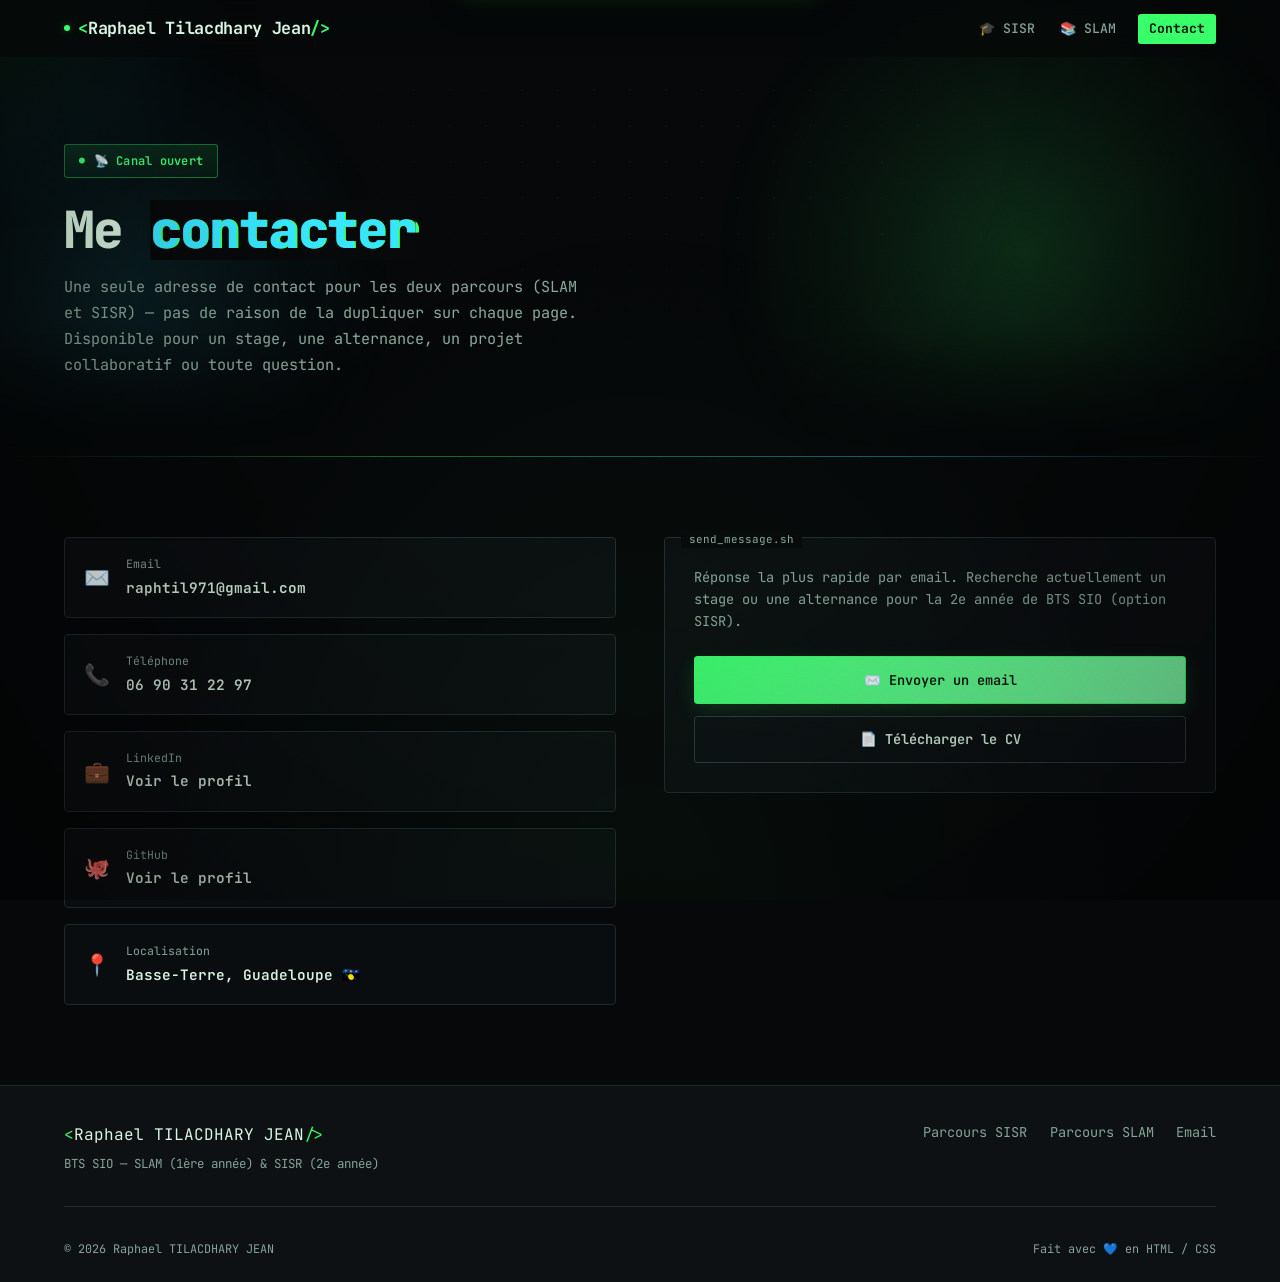
==== contact/index.html @ 744fd6d4 "Portfolio BTS SIO : site deux parcours SLAM/SISR Serveur Python sans dépendance, visualiseur de fich" ====
<!DOCTYPE html>
<html lang="fr">
<head>
  <meta charset="UTF-8" />
  <meta name="viewport" content="width=device-width, initial-scale=1.0" />
  <meta name="description" content="Contact — Raphael TILACDHARY JEAN, étudiant BTS SIO" />
  <title>Contact — Raphael TILACDHARY JEAN</title>
  <link rel="icon" href="data:image/svg+xml,%3Csvg xmlns='http://www.w3.org/2000/svg' viewBox='0 0 100 100'%3E%3Crect width='100' height='100' rx='18' fill='%23060809'/%3E%3Ctext x='50' y='68' font-family='monospace' font-size='58' font-weight='700' fill='%2339ff6a' text-anchor='middle'%3E%3E_%3C/text%3E%3C/svg%3E" />
  <link rel="stylesheet" href="../css/style.css" />
</head>
<body data-page="contact">

  <!-- Fond animé (pluie de caractères) — voir js/effects.js -->
  <canvas id="matrixCanvas"></canvas>

  <!-- Séquence de démarrage façon terminal, une fois par session -->
  <div id="bootScreen">
    <div class="boot-box"></div>
    <button class="boot-skip" type="button">passer ⏭</button>
  </div>

  <!-- Panneau de transition entre pages — voir js/effects.js -->
  <div id="pageTransition">
    <span class="pt-text">chargement…</span>
  </div>

  <!-- Bannière de rechargement automatique — voir js/effects.js -->
  <div id="updateBanner">
    <span class="spin"></span>
    <span>Mise à jour détectée — rechargement…</span>
  </div>

  <!-- Barre de progression de lecture (scroll) -->
  <div id="progress-bar"></div>

  <!-- ============================
       NAVIGATION
  ============================= -->
  <nav id="navbar">
    <div class="nav-container">
      <a href="../sisr/" class="nav-logo">
        <span class="bracket">&lt;</span>Raphael Tilacdhary Jean<span class="bracket">/&gt;</span>
      </a>
      <button class="nav-toggle" id="navToggle" aria-label="Menu">
        <span></span><span></span><span></span>
      </button>
      <ul class="nav-links" id="navLinks">
        <li><a href="../sisr/" class="nav-link" title="Parcours 2e année (SISR)">🎓 SISR</a></li>
        <li><a href="../slam/" class="nav-link" title="Parcours 1ère année (SLAM)">📚 SLAM</a></li>
        <li><a href="#" class="nav-link nav-cta active">Contact</a></li>
      </ul>
    </div>
  </nav>

  <!-- ============================
       EN-TÊTE
  ============================= -->
  <section id="contact-hero" class="hero" style="min-height:auto; padding:9rem 0 3rem;">
    <div class="hero-bg">
      <div class="hero-dots"></div>
      <div class="hero-glow"></div>
    </div>
    <div class="container">
      <div class="hero-text" data-animate style="padding:0;">
        <span class="hero-badge">📡 Canal ouvert</span>
        <h1>Me <span class="gradient-text">contacter</span></h1>
        <p class="hero-desc">
          Une seule adresse de contact pour les deux parcours (SLAM et SISR) — pas de raison
          de la dupliquer sur chaque page. Disponible pour un stage, une alternance,
          un projet collaboratif ou toute question.
        </p>
      </div>
    </div>
  </section>

  <!-- ============================
       CONTACT
  ============================= -->
  <section class="section">
    <div class="container">
      <div class="contact-grid">
        <div class="contact-info" data-animate>
          <div class="contact-item">
            <div class="ci-icon">✉️</div>
            <div>
              <span class="ci-label">Email</span>
              <a href="mailto:raphtil971@gmail.com" class="ci-value">raphtil971@gmail.com</a>
            </div>
          </div>
          <div class="contact-item">
            <div class="ci-icon">📞</div>
            <div>
              <span class="ci-label">Téléphone</span>
              <a href="tel:+590690312297" class="ci-value">06 90 31 22 97</a>
            </div>
          </div>
          <div class="contact-item">
            <div class="ci-icon">💼</div>
            <div>
              <span class="ci-label">LinkedIn</span>
              <a href="https://www.linkedin.com/in/rapha%C3%ABl-tilacdhary-jean-5a16b4389/" class="ci-value" target="_blank" rel="noopener">Voir le profil</a>
            </div>
          </div>
          <div class="contact-item">
            <div class="ci-icon">🐙</div>
            <div>
              <span class="ci-label">GitHub</span>
              <a href="https://github.com/raphaeltilacdhary-jean-dot" class="ci-value" target="_blank" rel="noopener">Voir le profil</a>
            </div>
          </div>
          <div class="contact-item">
            <div class="ci-icon">📍</div>
            <div>
              <span class="ci-label">Localisation</span>
              <span class="ci-value">Basse-Terre, Guadeloupe 🇬🇵</span>
            </div>
          </div>
        </div>

        <div class="contact-actions" data-animate data-delay="150">
          <p class="contact-note">
            Réponse la plus rapide par email. Recherche actuellement un stage ou une
            alternance pour la 2e année de BTS SIO (option SISR).
          </p>
          <a href="mailto:raphtil971@gmail.com?subject=Contact Portfolio BTS SIO" class="btn btn-primary btn-block">
            ✉️ Envoyer un email
          </a>
          <a href="../files/CV_Raphael_TILACDHARY-JEAN.docx" download class="btn btn-outline btn-block">
            📄 Télécharger le CV
          </a>
        </div>
      </div>
    </div>
  </section>

  <!-- ============================
       FOOTER
  ============================= -->
  <footer class="footer">
    <div class="container">
      <div class="footer-top">
        <div class="footer-brand">
          <span class="bracket">&lt;</span>Raphael TILACDHARY JEAN<span class="bracket">/&gt;</span>
          <p>BTS SIO — SLAM (1ère année) &amp; SISR (2e année)</p>
        </div>
        <nav class="footer-nav">
          <a href="../sisr/">Parcours SISR</a>
          <a href="../slam/">Parcours SLAM</a>
          <a href="mailto:raphtil971@gmail.com">Email</a>
        </nav>
      </div>
      <div class="footer-bottom">
        <span>© 2026 Raphael TILACDHARY JEAN</span>
        <span>Fait avec 💙 en HTML / CSS</span>
      </div>
    </div>
  </footer>

  <!-- Bouton retour en haut -->
  <button id="toTop" aria-label="Retour en haut">
    <svg width="20" height="20" viewBox="0 0 24 24" fill="none" stroke="currentColor" stroke-width="2.5">
      <polyline points="18 15 12 9 6 15"/>
    </svg>
  </button>

  <script src="../js/script.js"></script>
  <script src="../js/effects.js"></script>
</body>
</html>
---- css/style.css ----
/* =====================================================================
   PORTFOLIO BTS SIO — Raphael TILACDHARY JEAN
   style.css — Refonte complète : identité "terminal hacker"
   Partagé par les deux pages (racine = SISR, /slam/ = SLAM).

   Sommaire
   01. Polices & tokens
   02. Reset & base
   03. Scrollbar / sélection / focus
   04. Fond Matrix + overlay CRT
   05. Séquence de boot
   06. Navigation
   07. Boutons
   08. Hero
   09. Sections communes
   10. À propos
   11. Compétences
   12. Projets
   13. Modal visualiseur de code
   14. Panneau de configuration
   15. Toast
   16. Référentiel BTS SIO
   17. Cybersécurité
   18. Contact
   19. Footer
   20. Bouton retour en haut / bouton admin
   21. Media queries (responsive)
   22. Accessibilité (reduced motion)
   ===================================================================== */

/* =====================================================================
   01. POLICES & TOKENS
   ===================================================================== */
@import url('https://fonts.googleapis.com/css2?family=JetBrains+Mono:ital,wght@0,100..800;1,100..800&display=swap');

:root {
  /* ── Couleurs de base — presque noir, plus de gris-bleu GitHub ── */
  --bg:          #060809;
  --bg-2:        #0a0d0f;
  --surface:     #0d1114;
  --surface-2:   #12171a;
  --surface-3:   #171d21;
  --border:      #1f2a2e;
  --border-2:    #2a383e;

  /* ── Accents néon — vert phosphore comme couleur signature,
     cyan et magenta en soutien pour ne pas être mono-ton ── */
  --neon:        #39ff6a;
  --neon-dim:    #1f8f42;
  --neon-glow:   rgba(57, 255, 106, 0.35);
  --cyan:        #34e5ff;
  --cyan-glow:   rgba(52, 229, 255, 0.3);
  --magenta:     #ff3fd8;
  --amber:       #ffb42e;
  --danger:      #ff4b5c;

  /* Alias conservés pour compat (thème injecté par config.json) */
  --primary:     var(--neon);
  --primary-h:   #6dffa0;
  --accent:      var(--cyan);
  --warn:        var(--amber);
  --text:        #d9f5e2;
  --muted:       #86a396;
  --gradient:    linear-gradient(135deg, var(--neon) 0%, var(--cyan) 100%);

  /* ── Typo ── */
  --font:        'JetBrains Mono', ui-monospace, 'Fira Code', Consolas, monospace;
  --mono:        var(--font);

  /* ── Échelle d'espacement ── */
  --sp-1: 0.25rem; --sp-2: 0.5rem; --sp-3: 0.75rem; --sp-4: 1rem;
  --sp-5: 1.5rem;  --sp-6: 2rem;   --sp-7: 3rem;    --sp-8: 5rem;

  /* ── Forme ── */
  --radius:      4px;
  --radius-sm:   3px;
  --radius-lg:   6px;

  /* ── Ombres / lueurs ── */
  --shadow:      0 8px 32px rgba(0,0,0,0.55);
  --glow:        0 0 24px var(--neon-glow);
  --glow-cyan:   0 0 24px var(--cyan-glow);

  --trans:       0.18s cubic-bezier(.4,0,.2,1);
  --trans-slow:  0.4s cubic-bezier(.4,0,.2,1);
}

/* =====================================================================
   02. RESET & BASE
   ===================================================================== */
*, *::before, *::after { box-sizing: border-box; margin: 0; padding: 0; }
html { scroll-behavior: smooth; font-size: 16px; }
body {
  font-family: var(--font);
  background: var(--bg);
  color: var(--text);
  line-height: 1.7;
  overflow-x: hidden;
  position: relative;
}
a { color: var(--neon); text-decoration: none; transition: color var(--trans); }
a:hover { color: var(--primary-h); }
img { max-width: 100%; display: block; }
ul { list-style: none; }
strong { color: #fff; font-weight: 700; }
h1, h2, h3, h4 { font-family: var(--font); letter-spacing: -0.02em; }

/* =====================================================================
   03. SCROLLBAR / SÉLECTION / FOCUS
   ===================================================================== */
::selection { background: var(--neon); color: #04140a; }
::-webkit-scrollbar { width: 10px; height: 10px; }
::-webkit-scrollbar-track { background: var(--bg); }
::-webkit-scrollbar-thumb { background: var(--border-2); border-radius: 99px; border: 2px solid var(--bg); }
::-webkit-scrollbar-thumb:hover { background: var(--neon-dim); }
html { scrollbar-color: var(--border-2) var(--bg); scrollbar-width: thin; }

:focus-visible {
  outline: 2px solid var(--neon);
  outline-offset: 2px;
}

/* ── Barre de progression de lecture ── */
#progress-bar {
  position: fixed;
  top: 0; left: 0;
  width: 0%;
  height: 2px;
  background: var(--neon);
  box-shadow: 0 0 8px var(--neon-glow);
  z-index: 9999;
  transition: width 0.1s linear;
}

.container {
  max-width: 1200px;
  margin: 0 auto;
  padding: 0 1.5rem;
  position: relative;
  z-index: 1;
}

/* =====================================================================
   04. FOND MATRIX + OVERLAY CRT
   ===================================================================== */
#matrixCanvas {
  position: fixed;
  inset: 0;
  width: 100%;
  height: 100%;
  z-index: 0;
  opacity: 0.16;
  pointer-events: none;
}

/* Balayage CRT — lignes de scan très discrètes sur toute la page */
body::before {
  content: '';
  position: fixed;
  inset: 0;
  z-index: 50;
  pointer-events: none;
  background: repeating-linear-gradient(
    to bottom,
    rgba(255,255,255,0.012) 0px,
    rgba(255,255,255,0.012) 1px,
    transparent 1px,
    transparent 3px
  );
  mix-blend-mode: overlay;
}

/* Vignette douce pour resserrer le regard vers le centre */
body::after {
  content: '';
  position: fixed;
  inset: 0;
  z-index: 50;
  pointer-events: none;
  background: radial-gradient(ellipse at 50% 0%, transparent 45%, rgba(0,0,0,0.55) 130%);
}

/* =====================================================================
   05. SÉQUENCE DE BOOT
   ===================================================================== */
#bootScreen {
  position: fixed;
  inset: 0;
  z-index: 10000;
  background: #030404;
  display: flex;
  align-items: center;
  justify-content: center;
  padding: 2rem;
  transition: opacity 0.5s ease, visibility 0.5s ease;
}
#bootScreen.hidden { opacity: 0; visibility: hidden; pointer-events: none; }
.boot-box {
  width: 100%;
  max-width: 620px;
  font-size: 0.9rem;
  line-height: 1.9;
}
.boot-line {
  color: var(--muted);
  white-space: pre-wrap;
  opacity: 0;
  animation: bootIn 0.25s ease forwards;
}
.boot-line .ok    { color: var(--neon); font-weight: 700; }
.boot-line .path  { color: var(--cyan); }
.boot-line.prompt { color: var(--text); }
.boot-line.prompt::before { content: '❯ '; color: var(--neon); }
@keyframes bootIn { to { opacity: 1; } }
.boot-cursor {
  display: inline-block;
  width: 8px; height: 1em;
  background: var(--neon);
  vertical-align: text-bottom;
  animation: blink 1s steps(1) infinite;
  margin-left: 2px;
}
.boot-skip {
  position: fixed;
  bottom: 1.5rem; right: 1.5rem;
  color: var(--muted);
  font-size: 0.75rem;
  border: 1px solid var(--border-2);
  padding: 0.4rem 0.85rem;
  border-radius: var(--radius-sm);
  cursor: pointer;
  background: transparent;
  font-family: var(--font);
  transition: all var(--trans);
}
.boot-skip:hover { color: var(--neon); border-color: var(--neon); }
@keyframes blink { 0%,49%{opacity:1} 50%,100%{opacity:0} }

/* =====================================================================
   05bis. TRANSITION ENTRE PAGES (SISR ↔ SLAM)
   Panneau plein écran, couvrant par défaut (pour ne jamais laisser voir
   un flash de page brute au chargement), qui se retire en glissant vers
   la droite à l'arrivée sur une page, et revient en sens inverse juste
   avant de quitter la page (voir js/effects.js : initPageTransitions).
   ===================================================================== */
#pageTransition {
  position: fixed;
  inset: 0;
  z-index: 10001;
  background: var(--bg);
  display: flex;
  align-items: center;
  justify-content: center;
  transform: translateX(0);
  transition: transform 0.5s cubic-bezier(.76,0,.24,1);
}
#pageTransition::after {
  content: '';
  position: absolute;
  top: 0; right: -2px; bottom: 0;
  width: 2px;
  background: var(--neon);
  box-shadow: 0 0 24px var(--neon-glow);
}
#pageTransition.leaving { transform: translateX(101%); }
#pageTransition.hidden  { display: none; }
.pt-text {
  font-family: var(--font);
  color: var(--neon);
  font-size: 0.82rem;
  display: flex;
  align-items: center;
  gap: 0.65rem;
  letter-spacing: 0.02em;
}
.pt-text::before {
  content: '';
  width: 8px; height: 8px;
  border-radius: 50%;
  background: var(--neon);
  box-shadow: 0 0 10px var(--neon-glow);
  animation: dotPulse 0.8s ease-in-out infinite;
}

/* ── Curseur lumineux (desktop uniquement, ajouté par effects.js) ── */
#cursorGlow {
  position: fixed;
  top: 0; left: 0;
  width: 460px; height: 460px;
  margin-left: -230px; margin-top: -230px;
  border-radius: 50%;
  background: radial-gradient(circle, rgba(57,255,106,0.07), rgba(52,229,255,0.03) 45%, transparent 72%);
  pointer-events: none;
  z-index: 2;
  will-change: transform;
}
@media (max-width: 768px), (pointer: coarse) { #cursorGlow { display: none; } }

/* =====================================================================
   06. NAVIGATION
   ===================================================================== */
#navbar {
  position: fixed;
  top: 0; left: 0; right: 0;
  z-index: 100;
  padding: 0.85rem 0;
  background: rgba(6, 8, 9, 0.75);
  backdrop-filter: blur(14px);
  -webkit-backdrop-filter: blur(14px);
  border-bottom: 1px solid transparent;
  transition: border-color var(--trans), background var(--trans);
}
#navbar.scrolled {
  border-color: var(--border);
  background: rgba(6, 8, 9, 0.92);
}
.nav-container {
  max-width: 1200px;
  margin: 0 auto;
  padding: 0 1.5rem;
  display: flex;
  align-items: center;
  justify-content: space-between;
}
.nav-logo {
  font-size: 1.05rem;
  font-weight: 700;
  color: var(--text) !important;
  letter-spacing: -0.02em;
  position: relative;
  padding-left: 0.9rem;
}
.nav-logo::before {
  content: '';
  position: absolute;
  left: 0; top: 50%;
  width: 6px; height: 6px;
  background: var(--neon);
  border-radius: 50%;
  transform: translateY(-50%);
  box-shadow: 0 0 8px var(--neon-glow);
  animation: dotPulse 2.4s ease-in-out infinite;
}
@keyframes dotPulse { 0%,100%{opacity:1} 50%{opacity:0.35} }
.bracket { color: var(--neon); }
.nav-links {
  display: flex;
  align-items: center;
  gap: 0.15rem;
}
.nav-link {
  color: var(--muted);
  padding: 0.4rem 0.7rem;
  border-radius: var(--radius-sm);
  font-size: 0.82rem;
  font-weight: 500;
  position: relative;
  transition: color var(--trans);
}
.nav-link::after {
  content: '';
  position: absolute;
  left: 0.7rem; right: 0.7rem; bottom: 0.15rem;
  height: 1px;
  background: var(--neon);
  transform: scaleX(0);
  transform-origin: left;
  transition: transform var(--trans);
}
.nav-link:hover, .nav-link.active { color: var(--text); }
.nav-link:hover::after, .nav-link.active::after { transform: scaleX(1); }
.nav-cta {
  background: var(--neon) !important;
  color: #04140a !important;
  margin-left: 0.5rem;
  font-weight: 700;
}
.nav-cta::after { display: none; }
.nav-cta:hover { background: var(--primary-h) !important; box-shadow: var(--glow); }
.nav-cfg {
  background: none;
  border: 1px solid var(--border-2);
  font-family: var(--font);
  cursor: pointer;
  margin-left: 0.4rem;
  font-size: 0.75rem;
  color: var(--muted);
  border-radius: var(--radius-sm);
  padding: 0.4rem 0.7rem;
  transition: all var(--trans);
}
.nav-cfg:hover { border-color: var(--amber); color: var(--amber) !important; }

.nav-toggle {
  display: none;
  flex-direction: column;
  gap: 5px;
  background: none;
  border: none;
  cursor: pointer;
  padding: 4px;
}
.nav-toggle span {
  display: block;
  width: 22px;
  height: 2px;
  background: var(--text);
  transition: transform var(--trans), opacity var(--trans);
}
.nav-toggle.open span:nth-child(1) { transform: translateY(7px) rotate(45deg); }
.nav-toggle.open span:nth-child(2) { opacity: 0; }
.nav-toggle.open span:nth-child(3) { transform: translateY(-7px) rotate(-45deg); }

/* =====================================================================
   07. BOUTONS
   ===================================================================== */
.btn {
  display: inline-flex;
  align-items: center;
  gap: 0.55rem;
  padding: 0.7rem 1.4rem;
  border-radius: var(--radius-sm);
  font-size: 0.85rem;
  font-family: var(--font);
  font-weight: 600;
  border: 1px solid transparent;
  cursor: pointer;
  transition: color var(--trans), border-color var(--trans), background var(--trans), transform var(--trans), box-shadow var(--trans);
  text-decoration: none;
  position: relative;
  isolation: isolate;
  overflow: hidden;
}
.btn:active { transform: translateY(0) scale(0.97); }
/* Balayage au survol : une bande claire traverse le bouton */
.btn::before {
  content: '';
  position: absolute;
  inset: 0;
  background: linear-gradient(100deg, transparent 40%, rgba(255,255,255,0.18) 50%, transparent 60%);
  transform: translateX(-120%);
  transition: transform 0.5s ease;
  z-index: -1;
}
.btn:hover::before { transform: translateX(120%); }

.btn-primary {
  background: var(--neon);
  color: #04140a;
  border-color: var(--neon);
}
.btn-primary:hover { background: var(--primary-h); box-shadow: var(--glow); transform: translateY(-2px); }
.btn-outline {
  background: transparent;
  color: var(--text);
  border-color: var(--border-2);
}
.btn-outline:hover { border-color: var(--neon); color: var(--neon); transform: translateY(-2px); }
.btn-block { display: flex; width: 100%; justify-content: center; }
.btn-block + .btn-block { margin-top: 0.75rem; }

/* Animations apparition au scroll */
[data-animate] {
  opacity: 0;
  transform: translateY(20px);
  transition: opacity 0.5s ease, transform 0.5s ease;
}
[data-animate].visible { opacity: 1; transform: translateY(0); }
[data-delay="50"]  { transition-delay: 50ms; }
[data-delay="100"] { transition-delay: 100ms; }
[data-delay="150"] { transition-delay: 150ms; }
[data-delay="200"] { transition-delay: 200ms; }
[data-delay="250"] { transition-delay: 250ms; }
[data-delay="300"] { transition-delay: 300ms; }

/* =====================================================================
   08. HERO
   ===================================================================== */
.hero {
  min-height: 100vh;
  display: flex;
  align-items: center;
  position: relative;
  overflow: hidden;
  padding-top: 80px;
}
.hero-bg { position: absolute; inset: 0; pointer-events: none; }
.hero-dots {
  position: absolute; inset: 0;
  background-image: radial-gradient(circle, rgba(57,255,106,0.1) 1px, transparent 1px);
  background-size: 36px 36px;
  opacity: 0.5;
  mask-image: radial-gradient(ellipse at 50% 30%, black 0%, transparent 70%);
}
.hero-glow {
  position: absolute; top: -15%; right: -5%;
  width: 640px; height: 640px;
  background: radial-gradient(circle, rgba(57,255,106,0.1) 0%, transparent 65%);
}
.hero-container {
  display: grid;
  grid-template-columns: 1fr 1fr;
  gap: 3rem;
  align-items: center;
  width: 100%;
}
.hero-text { padding: 2rem 0; }

.hero-badge {
  display: inline-flex;
  align-items: center;
  gap: 0.5rem;
  background: rgba(57,255,106,0.08);
  border: 1px solid rgba(57,255,106,0.35);
  color: var(--neon);
  padding: 0.35rem 0.9rem;
  border-radius: var(--radius-sm);
  font-size: 0.75rem;
  font-weight: 600;
  letter-spacing: 0.02em;
  margin-bottom: 1.4rem;
}
.hero-badge::before { content: '●'; font-size: 0.6rem; animation: dotPulse 2s ease-in-out infinite; }

.hero-text h1 {
  font-size: clamp(2rem, 4.6vw, 3.2rem);
  font-weight: 800;
  line-height: 1.18;
  margin-bottom: 0.85rem;
  letter-spacing: -0.03em;
}

/* Effet glitch — appliqué au nom via data-text (rempli en JS) */
.gradient-text {
  background: var(--gradient);
  -webkit-background-clip: text;
  -webkit-text-fill-color: transparent;
  background-clip: text;
  position: relative;
  display: inline-block;
}
.gradient-text.glitch { -webkit-text-fill-color: initial; background: none; color: var(--neon); }
.gradient-text.glitch::before,
.gradient-text.glitch::after {
  content: attr(data-text);
  position: absolute;
  left: 0; top: 0;
  width: 100%;
  background: var(--bg);
  overflow: hidden;
  color: var(--neon);
}
.gradient-text.glitch::before {
  left: 2px;
  text-shadow: -1px 0 var(--magenta);
  clip-path: inset(0 0 0 0);
  animation: glitchTop 4.5s infinite linear alternate-reverse;
}
.gradient-text.glitch::after {
  left: -2px;
  text-shadow: 1px 0 var(--cyan);
  clip-path: inset(0 0 0 0);
  animation: glitchBottom 4.2s infinite linear alternate-reverse;
}
@keyframes glitchTop {
  0%   { clip-path: inset(0 0 88% 0); transform: translate(0,0); }
  10%  { clip-path: inset(10% 0 60% 0); transform: translate(-2px,0); }
  20%  { clip-path: inset(70% 0 5% 0); transform: translate(2px,0); }
  30%  { clip-path: inset(40% 0 40% 0); transform: translate(-1px,0); }
  100% { clip-path: inset(92% 0 2% 0); transform: translate(0,0); }
}
@keyframes glitchBottom {
  0%   { clip-path: inset(60% 0 5% 0); transform: translate(0,0); }
  15%  { clip-path: inset(5% 0 70% 0); transform: translate(2px,0); }
  35%  { clip-path: inset(30% 0 40% 0); transform: translate(-2px,0); }
  60%  { clip-path: inset(80% 0 5% 0); transform: translate(1px,0); }
  100% { clip-path: inset(10% 0 60% 0); transform: translate(0,0); }
}

.hero-typewriter {
  font-size: 1.1rem;
  color: var(--cyan);
  min-height: 2rem;
  margin-bottom: 1.4rem;
  font-weight: 500;
}
.cursor { animation: blink 1s steps(1) infinite; color: var(--neon); }
.hero-desc {
  color: var(--muted);
  font-size: 0.95rem;
  max-width: 520px;
  margin-bottom: 2rem;
}
.hero-btns { display: flex; gap: 1rem; flex-wrap: wrap; margin-bottom: 2.5rem; }

/* Stats */
.hero-stats { display: flex; align-items: center; gap: 1.5rem; }
.stat { text-align: center; }
.stat-num {
  display: block;
  font-size: 1.9rem;
  font-weight: 800;
  color: var(--neon);
  text-shadow: 0 0 16px var(--neon-glow);
}
.stat-lbl { font-size: 0.72rem; color: var(--muted); text-transform: uppercase; letter-spacing: 0.05em; }
.stat-sep { width: 1px; height: 36px; background: var(--border-2); }

/* Carte code hero — fenêtre de terminal */
.hero-card {
  background: var(--surface);
  border: 1px solid var(--border-2);
  border-radius: var(--radius-lg);
  overflow: hidden;
  box-shadow: var(--shadow);
  position: relative;
}
.hero-card::after {
  /* fine ligne de scan qui descend une fois la carte visible */
  content: '';
  position: absolute;
  left: 0; right: 0; top: -20%;
  height: 40%;
  background: linear-gradient(to bottom, transparent, rgba(57,255,106,0.06), transparent);
  animation: scanSweep 5s linear infinite;
  pointer-events: none;
}
@keyframes scanSweep { from { top: -40%; } to { top: 120%; } }
.code-header {
  display: flex;
  align-items: center;
  gap: 0.5rem;
  padding: 0.7rem 1rem;
  background: var(--surface-2);
  border-bottom: 1px solid var(--border);
}
.dot { width: 11px; height: 11px; border-radius: 50%; opacity: 0.85; }
.dot.red    { background: #ff5f57; }
.dot.yellow { background: #febc2e; }
.dot.green  { background: #28c840; }
.code-filename { font-family: var(--font); font-size: 0.78rem; color: var(--muted); margin-left: 0.5rem; }
.code-body { padding: 1.4rem; font-size: 0.8rem; line-height: 1.7; overflow-x: auto; }
code { font-family: var(--font); }
.kw  { color: var(--magenta); }
.str { color: var(--cyan); }
.cm  { color: var(--muted); font-style: italic; }
.fn  { color: #b993ff; }
.dec { color: var(--amber); }

.scroll-arrow {
  position: absolute;
  bottom: 2rem; left: 50%;
  transform: translateX(-50%);
  color: var(--muted);
  animation: bounce 2s infinite;
  transition: color var(--trans);
}
.scroll-arrow:hover { color: var(--neon); }
@keyframes bounce { 0%,100%{transform:translateX(-50%) translateY(0)} 50%{transform:translateX(-50%) translateY(8px)} }

/* =====================================================================
   09. SECTIONS COMMUNES
   ===================================================================== */
.section { padding: 5rem 0; position: relative; }
.section-alt { background: var(--surface); }
.section-head { text-align: center; margin-bottom: 3rem; }
.section-tag {
  display: inline-flex;
  align-items: center;
  gap: 0.5rem;
  font-family: var(--font);
  font-size: 0.78rem;
  letter-spacing: 0.02em;
  color: var(--muted);
  font-weight: 600;
  margin-bottom: 0.75rem;
}
.section-tag::before { content: '$'; color: var(--neon); }
.section-head h2 {
  font-size: clamp(1.6rem, 3.6vw, 2.4rem);
  font-weight: 800;
  letter-spacing: -0.02em;
}
.section-sub { color: var(--muted); margin-top: 0.75rem; font-size: 0.95rem; }

/* =====================================================================
   10. À PROPOS
   ===================================================================== */
.about-grid { display: grid; grid-template-columns: 340px 1fr; gap: 3rem; align-items: start; }
.avatar {
  background: var(--surface-2);
  border: 1px solid var(--border);
  border-radius: var(--radius-lg);
  padding: 2rem;
  text-align: center;
  position: relative;
}
.avatar::before, .avatar::after,
.profile-card { /* corner brackets réutilisées plus bas */ }
.avatar svg { width: 90px; height: 90px; margin: 0 auto 0.5rem; }
.avatar-hint { font-size: 0.72rem; color: var(--muted); display: block; margin-bottom: 1rem; }

.profile-card {
  text-align: left;
  border: 1px solid var(--border);
  border-radius: var(--radius);
  overflow: hidden;
}
.profile-card::before {
  content: 'whoami';
  display: block;
  font-size: 0.7rem;
  color: var(--muted);
  background: var(--surface-2);
  padding: 0.5rem 0.9rem;
  border-bottom: 1px solid var(--border);
}
.profile-row {
  display: flex;
  align-items: center;
  gap: 0.75rem;
  padding: 0.6rem 0.9rem;
  border-bottom: 1px solid var(--border);
  font-size: 0.85rem;
}
.profile-row:last-child { border-bottom: none; }
.profile-row span:first-child { font-size: 0.95rem; width: 1.4rem; }
.profile-row span:nth-child(2) { color: var(--muted); flex: 1; }
.profile-row strong, .profile-row a { color: var(--text); font-weight: 600; }
.about-intro { font-size: 1rem; margin-bottom: 1rem; }
.about-right p { color: var(--muted); margin-bottom: 1rem; font-size: 0.92rem; }
.about-right p strong { color: var(--text); }
.tags { display: flex; flex-wrap: wrap; gap: 0.5rem; margin-top: 1.5rem; }
.tag {
  background: rgba(52,229,255,0.08);
  border: 1px solid rgba(52,229,255,0.3);
  color: var(--cyan);
  padding: 0.3rem 0.75rem;
  border-radius: var(--radius-sm);
  font-family: var(--font);
  font-size: 0.76rem;
}

/* =====================================================================
   11. COMPÉTENCES
   ===================================================================== */
.skills-grid { display: grid; grid-template-columns: repeat(2, 1fr); gap: 1.25rem; }
.skill-block {
  background: var(--surface);
  border: 1px solid var(--border);
  border-radius: var(--radius);
  padding: 1.4rem;
  position: relative;
}
.skill-block-wide { grid-column: span 2; }
.skill-title {
  display: flex; align-items: center; gap: 0.5rem;
  font-size: 0.92rem; font-weight: 700;
  margin-bottom: 1.2rem; color: var(--text);
}
.bars { display: flex; flex-direction: column; gap: 0.9rem; }
.bar-label {
  display: flex; justify-content: space-between;
  font-family: var(--font); font-size: 0.78rem; color: var(--muted); margin-bottom: 0.3rem;
}
.bar-track { height: 5px; background: var(--surface-2); border-radius: 99px; overflow: hidden; }
.bar-fill {
  height: 100%; width: 0%;
  background: linear-gradient(90deg, var(--neon-dim), var(--neon));
  box-shadow: 0 0 8px var(--neon-glow);
  border-radius: 99px;
  transition: width 1.1s cubic-bezier(.4,0,.2,1) 0.2s;
}
.tech-tags { display: flex; flex-wrap: wrap; gap: 0.5rem; }
.tech-tag {
  padding: 0.28rem 0.7rem;
  border-radius: var(--radius-sm);
  font-family: var(--font);
  font-size: 0.74rem;
  font-weight: 500;
  border: 1px solid;
  transition: all var(--trans);
}
.t-python { background: rgba(52,229,255,0.08);  border-color: rgba(52,229,255,0.3);  color: var(--cyan); }
.t-java   { background: rgba(255,180,46,0.08);  border-color: rgba(255,180,46,0.3);  color: var(--amber); }
.t-web    { background: rgba(57,255,106,0.08);  border-color: rgba(57,255,106,0.3);  color: var(--neon); }
.t-db     { background: rgba(255,180,46,0.08);  border-color: rgba(255,180,46,0.3);  color: var(--amber); }
.t-cloud  { background: rgba(255,63,216,0.08);  border-color: rgba(255,63,216,0.3);  color: var(--magenta); }
.t-ai     { background: rgba(255,75,92,0.08);   border-color: rgba(255,75,92,0.3);   color: var(--danger); }
.t-tool   { background: rgba(107,128,121,0.12); border-color: var(--border-2);       color: var(--muted); }
.t-os     { background: rgba(57,255,106,0.08);  border-color: rgba(57,255,106,0.3);  color: var(--neon); }
.concept-list { display: flex; flex-direction: column; gap: 0.55rem; }
.concept-list li {
  display: flex; align-items: center; gap: 0.6rem;
  font-size: 0.87rem; color: var(--muted);
}
.check { font-size: 0.85rem; color: var(--neon); }

/* =====================================================================
   12. PROJETS
   ===================================================================== */
.filters { display: flex; flex-wrap: wrap; gap: 0.5rem; justify-content: center; margin-bottom: 2.5rem; }
.filter {
  padding: 0.42rem 1rem;
  border-radius: var(--radius-sm);
  border: 1px solid var(--border-2);
  background: transparent;
  color: var(--muted);
  font-family: var(--font);
  font-size: 0.78rem;
  cursor: pointer;
  transition: all var(--trans);
}
.filter:hover { border-color: var(--neon); color: var(--neon); }
.filter.active { background: var(--neon); border-color: var(--neon); color: #04140a; font-weight: 700; }

.projects-grid { display: grid; grid-template-columns: repeat(3, 1fr); gap: 1.25rem; }
.project-card {
  background: var(--surface);
  border: 1px solid var(--border);
  border-radius: var(--radius);
  padding: 1.4rem;
  display: flex;
  flex-direction: column;
  gap: 0.7rem;
  position: relative;
  transition: border-color var(--trans), transform 0.15s ease-out;
  will-change: transform;
}
/* Coins HUD qui apparaissent au survol */
.project-card::before, .project-card::after,
.cyber-card::before, .cyber-card::after,
.ref-card::before, .ref-card::after,
.contact-item::before, .contact-item::after {
  content: '';
  position: absolute;
  width: 10px; height: 10px;
  border: 1px solid var(--neon);
  opacity: 0;
  transition: opacity var(--trans);
  pointer-events: none;
}
.project-card::before, .cyber-card::before, .ref-card::before, .contact-item::before {
  top: -1px; left: -1px; border-right: none; border-bottom: none;
}
.project-card::after, .cyber-card::after, .ref-card::after, .contact-item::after {
  bottom: -1px; right: -1px; border-left: none; border-top: none;
}
.project-card:hover, .cyber-card:hover, .ref-card:hover, .contact-item:hover {
  border-color: var(--border-2);
}
.project-card:hover::before, .project-card:hover::after,
.cyber-card:hover::before, .cyber-card:hover::after,
.ref-card:hover::before, .ref-card:hover::after,
.contact-item:hover::before, .contact-item:hover::after { opacity: 1; }

.card-featured {
  border-color: rgba(57,255,106,0.35);
  background: linear-gradient(160deg, rgba(57,255,106,0.05), var(--surface) 60%);
}
/* Bannière "spotlight" — uniquement sur la page Projets dédiée : le
   projet phare (ZARMY, déjà marqué featured:true dans config.json) prend
   toute la largeur de la grille au lieu d'être une tuile parmi d'autres.
   Scopé à cette page via data-page pour ne rien changer ailleurs. */
body[data-page="slam-projets"] .card-featured {
  grid-column: 1 / -1;
  padding: 2.2rem;
}
body[data-page="slam-projets"] .card-featured .project-icon { font-size: 2.8rem; }
body[data-page="slam-projets"] .card-featured h3 { font-size: 1.4rem; }
body[data-page="slam-projets"] .card-featured p { font-size: 0.95rem; max-width: 640px; }
.project-top { display: flex; justify-content: space-between; align-items: flex-start; flex-wrap: wrap; gap: 0.5rem; }
.project-star { font-family: var(--font); font-size: 0.72rem; color: var(--amber); font-weight: 700; }
.project-techs { display: flex; flex-wrap: wrap; gap: 0.35rem; }
.project-techs span {
  background: var(--surface-2);
  border: 1px solid var(--border-2);
  color: var(--muted);
  padding: 0.15rem 0.5rem;
  border-radius: var(--radius-sm);
  font-family: var(--font);
  font-size: 0.68rem;
}
.project-icon { font-size: 1.7rem; }
.project-card h3 { font-size: 1.02rem; font-weight: 700; color: var(--text); }
.project-card p { font-size: 0.84rem; color: var(--muted); flex: 1; }
.project-card p strong { color: var(--text); }
.project-kpis {
  display: flex; gap: 1rem; flex-wrap: wrap;
  font-size: 0.76rem; color: var(--muted);
  padding: 0.65rem 0; border-top: 1px solid var(--border); border-bottom: 1px solid var(--border);
}
.project-kpis b { color: var(--cyan); }
.project-comps { display: flex; flex-wrap: wrap; gap: 0.4rem; }
.project-comps span {
  background: rgba(57,255,106,0.08);
  border: 1px solid rgba(57,255,106,0.25);
  color: var(--neon);
  padding: 0.18rem 0.55rem;
  border-radius: var(--radius-sm);
  font-family: var(--font);
  font-size: 0.68rem;
}
.project-links { display: flex; gap: 0.5rem; flex-wrap: wrap; margin-top: auto; }
.plink {
  display: inline-flex; align-items: center; gap: 0.3rem;
  padding: 0.4rem 0.75rem;
  border-radius: var(--radius-sm);
  font-family: var(--font);
  font-size: 0.76rem; font-weight: 500;
  transition: all var(--trans);
}
.plink-main { background: var(--neon); color: #04140a; font-weight: 700; }
.plink-main:hover { background: var(--primary-h); }
.plink-sec { background: var(--surface-2); border: 1px solid var(--border-2); color: var(--muted); }
.plink-sec:hover { border-color: var(--neon); color: var(--neon); }
.project-card.hidden { display: none; }

button.plink, button.cy-btn, button.btn { font-family: inherit; cursor: pointer; }
button.plink { font-size: 0.76rem; }

/* =====================================================================
   13. MODAL VISUALISEUR DE CODE
   ===================================================================== */
.cm-overlay {
  position: fixed; inset: 0;
  background: rgba(2, 3, 3, 0.85);
  backdrop-filter: blur(6px);
  z-index: 500;
  display: flex; align-items: center; justify-content: center;
  opacity: 0; pointer-events: none;
  transition: opacity 0.2s ease;
}
.cm-overlay.active { opacity: 1; pointer-events: all; }
.cm-box {
  background: var(--bg-2);
  border: 1px solid var(--border-2);
  border-radius: var(--radius-lg);
  width: 92vw; max-width: 1150px; height: 88vh;
  display: flex; flex-direction: column; overflow: hidden;
  box-shadow: 0 30px 90px rgba(0,0,0,0.85), 0 0 0 1px rgba(57,255,106,0.06);
  transform: scale(0.97) translateY(8px);
  transition: transform 0.22s ease;
}
.cm-overlay.active .cm-box { transform: scale(1) translateY(0); }
.cm-header {
  display: flex; justify-content: space-between; align-items: center; gap: 1rem;
  padding: 0.75rem 1.2rem;
  background: var(--surface-2);
  border-bottom: 1px solid var(--border);
  flex-shrink: 0;
}
.cm-title { display: flex; align-items: center; gap: 0.6rem; overflow: hidden; min-width: 0; }
.cm-fname {
  font-family: var(--font); font-weight: 600; font-size: 0.88rem; color: var(--text);
  white-space: nowrap; overflow: hidden; text-overflow: ellipsis;
}
.cm-badge {
  background: rgba(57,255,106,0.12);
  border: 1px solid rgba(57,255,106,0.35);
  color: var(--neon);
  padding: 0.1rem 0.6rem;
  border-radius: var(--radius-sm);
  font-family: var(--font);
  font-size: 0.68rem; font-weight: 700;
  white-space: nowrap; text-transform: uppercase; letter-spacing: 0.04em;
}
.cm-meta { font-family: var(--font); font-size: 0.74rem; color: var(--muted); white-space: nowrap; }
.cm-actions { display: flex; gap: 0.5rem; flex-shrink: 0; }
.cm-btn {
  background: var(--surface); border: 1px solid var(--border-2); color: var(--muted);
  padding: 0.36rem 0.8rem; border-radius: var(--radius-sm);
  font-family: var(--font); font-size: 0.76rem;
  cursor: pointer; display: inline-flex; align-items: center; gap: 0.35rem;
  transition: all var(--trans);
}
.cm-btn:hover { border-color: var(--neon); color: var(--text); }
.cm-close-btn { padding: 0.36rem 0.6rem; font-size: 0.95rem; }
.cm-close-btn:hover { border-color: var(--danger); color: var(--danger); }
.cm-body { flex: 1; overflow: auto; background: var(--bg-2); }
.cm-pre { margin: 0; padding: 1rem 0; font-size: 0.8rem; line-height: 1.65; background: transparent !important; }
.cm-pre code { display: block; }
.cm-line { display: flex; min-height: 1.65em; }
.cm-line:hover { background: rgba(57,255,106,0.05); }
.cm-ln {
  min-width: 50px; text-align: right; padding: 0 1.1rem 0 0;
  color: rgba(107,128,121,0.5); user-select: none; flex-shrink: 0;
  font-size: 0.74rem; line-height: 1.65; border-right: 1px solid var(--border);
}
.cm-code { flex: 1; padding: 0 1.4rem 0 1.1rem; white-space: pre; tab-size: 2; }
.cm-loading, .cm-error {
  display: flex; flex-direction: column; align-items: center; justify-content: center;
  height: 100%; padding: 3rem; text-align: center; gap: 0.75rem;
  font-size: 1rem; color: var(--muted);
}
.cm-error { color: var(--danger); }
.cm-error small { font-size: 0.72rem; color: var(--muted); word-break: break-all; max-width: 600px; }
.cm-dir-list { padding: 1rem 1.4rem; display: flex; flex-direction: column; gap: 0.2rem; }
.cm-dir-item {
  display: flex; align-items: center; gap: 0.85rem;
  padding: 0.55rem 1rem; border-radius: var(--radius-sm); cursor: pointer;
  border: 1px solid transparent; transition: all var(--trans);
}
.cm-dir-item:hover { background: var(--surface-2); border-color: var(--border); }
.cm-dir-icon { font-size: 1rem; width: 1.4rem; flex-shrink: 0; }
.cm-dir-name { flex: 1; font-family: var(--font); font-size: 0.85rem; color: var(--text); }
.cm-dir-size { font-family: var(--font); font-size: 0.72rem; color: var(--muted); }
.cm-img-wrap { display: flex; align-items: center; justify-content: center; padding: 2rem; min-height: 100%; }
.cm-img-wrap img { max-width: 100%; max-height: 75vh; border-radius: var(--radius-sm); box-shadow: var(--shadow); }
.cm-pdf-wrap { height: 100%; padding: 0.5rem; }
.cm-pdf-embed { width: 100%; height: 100%; min-height: 60vh; border: none; border-radius: var(--radius-sm); background: #fff; }
.cm-binary {
  display: flex; flex-direction: column; align-items: center; justify-content: center;
  height: 100%; gap: 1rem; text-align: center; padding: 2rem;
}
.cm-binary-icon { font-size: 3.5rem; line-height: 1; }
.cm-binary-name { font-size: 1rem; font-weight: 700; color: var(--text); }
.cm-binary-size { font-family: var(--font); font-size: 0.82rem; color: var(--muted); }
.cm-binary-note { font-size: 0.82rem; color: var(--muted); max-width: 420px; line-height: 1.6; }

/* =====================================================================
   14. PANNEAU DE CONFIGURATION
   ===================================================================== */
.cfg-box {
  background: var(--surface);
  border: 1px solid var(--border-2);
  border-radius: var(--radius-lg);
  width: 92vw; max-width: 640px;
  display: flex; flex-direction: column; overflow: hidden;
  box-shadow: 0 30px 90px rgba(0,0,0,0.8);
  transform: scale(0.97) translateY(8px);
  transition: transform 0.22s ease;
}
.cm-overlay.active .cfg-box { transform: scale(1) translateY(0); }
.cfg-body { padding: 1.5rem; display: flex; flex-direction: column; gap: 1rem; }
.cfg-info {
  background: rgba(52,229,255,0.06); border: 1px solid rgba(52,229,255,0.25);
  border-radius: var(--radius); padding: 0.85rem 1rem;
  font-size: 0.84rem; color: var(--muted); line-height: 1.6;
}
.cfg-info strong { color: var(--text); }
.cfg-example {
  background: rgba(57,255,106,0.06); border: 1px solid rgba(57,255,106,0.25);
  border-radius: var(--radius); padding: 0.85rem 1rem;
  font-size: 0.82rem; color: var(--muted); line-height: 1.6;
}
.cfg-example code {
  background: var(--surface-2); border: 1px solid var(--border-2);
  padding: 0.1rem 0.4rem; border-radius: 3px;
  font-family: var(--font); font-size: 0.8rem; color: var(--neon);
}
.cfg-label { font-size: 0.82rem; color: var(--muted); font-weight: 500; }
.cfg-input {
  width: 100%; background: var(--surface-2); border: 1px solid var(--border-2);
  border-radius: var(--radius); padding: 0.7rem 1rem;
  color: var(--text); font-size: 0.86rem; font-family: var(--font);
  transition: border-color var(--trans);
}
.cfg-input:focus { outline: none; border-color: var(--neon); }
.cfg-current { font-size: 0.72rem; color: var(--muted); font-style: italic; }
.cfg-actions { display: flex; gap: 0.75rem; flex-wrap: wrap; margin-top: 0.5rem; }

/* =====================================================================
   15. TOAST
   ===================================================================== */
#toast {
  position: fixed; bottom: 2rem; left: 50%;
  transform: translateX(-50%) translateY(20px);
  background: var(--surface-2);
  border: 1px solid var(--neon);
  color: var(--text);
  padding: 0.75rem 1.5rem;
  border-radius: var(--radius);
  font-family: var(--font);
  font-size: 0.84rem;
  white-space: pre-line;
  max-width: 90vw; text-align: center;
  z-index: 9999;
  opacity: 0; pointer-events: none;
  transition: opacity 0.3s ease, transform 0.3s ease;
  box-shadow: 0 8px 30px rgba(0,0,0,0.5), 0 0 20px var(--neon-glow);
}
#toast.show { opacity: 1; transform: translateX(-50%) translateY(0); }

/* =====================================================================
   16. RÉFÉRENTIEL BTS SIO
   ===================================================================== */
.tabs { display: flex; gap: 0.5rem; justify-content: center; margin-bottom: 2rem; border-bottom: 1px solid var(--border); padding-bottom: 0; }
.tab {
  background: none; border: none; color: var(--muted);
  font-family: var(--font); font-size: 0.85rem; font-weight: 600;
  padding: 0.7rem 1.4rem; cursor: pointer; position: relative; bottom: -1px;
  border-bottom: 2px solid transparent;
  transition: color var(--trans), border-color var(--trans);
}
.tab:hover { color: var(--text); }
.tab.active { color: var(--neon); border-bottom-color: var(--neon); }
.tab-panel { display: none; }
.tab-panel.active { display: block; }
.ref-grid { display: grid; grid-template-columns: repeat(3, 1fr); gap: 1rem; }
.ref-card {
  background: var(--bg-2); border: 1px solid var(--border); border-radius: var(--radius);
  padding: 1.2rem; display: flex; gap: 1rem; align-items: flex-start;
  position: relative; transition: border-color var(--trans), transform 0.15s ease-out;
  will-change: transform;
}
.ref-code {
  flex-shrink: 0; width: 44px; height: 44px;
  background: var(--surface-2); border: 1px solid var(--border-2);
  border-radius: var(--radius-sm);
  display: flex; align-items: center; justify-content: center;
  font-family: var(--font); font-size: 0.7rem; font-weight: 700; color: var(--cyan);
}
.ref-body { flex: 1; }
.ref-body h4 { font-size: 0.92rem; margin-bottom: 0.3rem; }
.ref-body p { font-size: 0.78rem; color: var(--muted); margin-bottom: 0.75rem; }
.evidences { display: flex; flex-wrap: wrap; gap: 0.4rem; margin-bottom: 0.75rem; }
.evidences span, .evidences button {
  background: var(--surface-2); border: 1px solid var(--border-2); color: var(--muted);
  padding: 0.2rem 0.5rem; border-radius: var(--radius-sm);
  font-family: var(--font); font-size: 0.7rem;
}
/* Preuves cliquables : ouvrent le fichier / la page concernée. Un <span>
   reste un <span> (non interactif) quand aucune source fiable n'existe —
   mieux vaut ça qu'un lien mort. */
.evidences button {
  cursor: pointer; transition: all var(--trans);
}
.evidences button:hover, .evidences button:focus-visible {
  border-color: var(--neon); color: var(--neon); background: rgba(57,255,106,0.08);
}
.ref-level {
  display: inline-block; padding: 0.2rem 0.6rem; border-radius: var(--radius-sm);
  font-family: var(--font); font-size: 0.7rem; font-weight: 700;
  border: 1px solid;
}
.partial   { background: rgba(255,180,46,0.1);  color: var(--amber);  border-color: rgba(255,180,46,0.3); }
.good      { background: rgba(52,229,255,0.1);  color: var(--cyan);   border-color: rgba(52,229,255,0.3); }
.excellent { background: rgba(57,255,106,0.1);  color: var(--neon);   border-color: rgba(57,255,106,0.3); }

/* ── Référentiel en accordéon (page dédiée) — une ligne par compétence,
   qui se déplie au clic, plutôt que la grille de cartes utilisée ailleurs
   sur le site. Plus proche d'un vrai tableau de correspondance. ── */
.ref-accordion { display: flex; flex-direction: column; gap: 0.6rem; }
.ref-row-wrap {
  border: 1px solid var(--border); border-radius: var(--radius);
  overflow: hidden; background: var(--bg-2);
  transition: border-color var(--trans);
}
.ref-row-wrap.open { border-color: rgba(57,255,106,0.3); }
.ref-row {
  display: flex; align-items: center; gap: 1rem;
  padding: 1rem 1.2rem; cursor: pointer; user-select: none;
}
.ref-row-title { flex: 1; font-weight: 700; font-size: 0.92rem; }
.ref-row-chevron { color: var(--muted); transition: transform var(--trans), color var(--trans); flex-shrink: 0; }
.ref-row-wrap.open .ref-row-chevron { transform: rotate(90deg); color: var(--neon); }
.ref-row-details { max-height: 0; overflow: hidden; transition: max-height 0.35s ease; }
.ref-row-wrap.open .ref-row-details { max-height: 320px; }
.ref-row-details-inner { padding: 0 1.2rem 1.2rem 4.35rem; }
.ref-row-details-inner p { font-size: 0.85rem; color: var(--muted); margin-bottom: 0.75rem; }

/* =====================================================================
   17. CYBERSÉCURITÉ
   ===================================================================== */
.cyber-grid { display: grid; grid-template-columns: repeat(2, 1fr); gap: 1.25rem; margin-bottom: 2rem; }
.cyber-card {
  background: var(--surface); border: 1px solid var(--border); border-radius: var(--radius);
  padding: 1.4rem; position: relative; transition: border-color var(--trans), transform 0.15s ease-out;
  will-change: transform;
}
.cy-icon { font-size: 1.7rem; margin-bottom: 0.7rem; }
.cyber-card h3 { font-size: 1rem; margin-bottom: 0.5rem; }
.cyber-card p { font-size: 0.84rem; color: var(--muted); margin-bottom: 1rem; }
.cy-tags { display: flex; flex-wrap: wrap; gap: 0.4rem; margin-bottom: 1rem; }
.cy-tags span {
  background: rgba(255,75,92,0.08); border: 1px solid rgba(255,75,92,0.25); color: var(--danger);
  padding: 0.2rem 0.55rem; border-radius: var(--radius-sm);
  font-family: var(--font); font-size: 0.7rem;
}
.cy-btn {
  display: inline-flex; align-items: center; gap: 0.3rem;
  background: var(--surface-2); border: 1px solid var(--border-2); color: var(--text);
  padding: 0.4rem 0.85rem; border-radius: var(--radius-sm);
  font-family: var(--font); font-size: 0.78rem; transition: all var(--trans);
}
.cy-btn:hover { border-color: var(--danger); color: var(--danger); }
.cyber-notice {
  background: rgba(255,180,46,0.08); border: 1px solid rgba(255,180,46,0.3);
  border-radius: var(--radius); padding: 1rem 1.2rem;
  font-size: 0.85rem; color: var(--muted);
}
.cyber-notice strong { color: var(--amber); }

/* ── Traitement "dossier technique" (page Cybersécurité dédiée) — chaque
   TP/cours présenté comme une fiche numérotée plutôt qu'une carte parmi
   d'autres. ── */
.dossier-list { display: flex; flex-direction: column; gap: 1.25rem; }
.dossier-item {
  background: var(--surface); border: 1px solid var(--border); border-radius: var(--radius);
  overflow: hidden;
}
.dossier-head {
  display: flex; align-items: center; gap: 1rem;
  padding: 0.9rem 1.4rem;
  background: var(--surface-2);
  border-bottom: 1px solid var(--border);
}
.dossier-num { font-family: var(--font); font-size: 0.72rem; color: var(--danger); letter-spacing: 0.03em; }
.dossier-title { flex: 1; font-weight: 700; font-size: 1rem; }
.dossier-level {
  font-family: var(--font); font-size: 0.68rem; text-transform: uppercase; letter-spacing: 0.05em;
  color: var(--amber); border: 1px solid rgba(255,180,46,0.3); background: rgba(255,180,46,0.06);
  padding: 0.15rem 0.55rem; border-radius: var(--radius-sm);
}
.dossier-body { padding: 1.4rem; }
.dossier-body p { color: var(--muted); font-size: 0.88rem; margin-bottom: 1rem; line-height: 1.65; }

/* =====================================================================
   18. CONTACT
   ===================================================================== */
.contact-grid { display: grid; grid-template-columns: 1fr 1fr; gap: 3rem; align-items: start; }
.contact-info { display: flex; flex-direction: column; gap: 1rem; }
.contact-item {
  display: flex; align-items: center; gap: 1rem;
  background: var(--bg-2); border: 1px solid var(--border); border-radius: var(--radius);
  padding: 1rem 1.2rem; position: relative; transition: border-color var(--trans);
}
.ci-icon { font-size: 1.3rem; }
.ci-label { font-family: var(--font); font-size: 0.72rem; color: var(--muted); display: block; }
.ci-value { font-size: 0.9rem; color: var(--text); font-weight: 600; }
.contact-actions {
  background: var(--bg-2); border: 1px solid var(--border); border-radius: var(--radius);
  padding: 1.8rem; position: relative;
}
.contact-actions::before {
  content: 'send_message.sh';
  position: absolute;
  top: -0.55rem; left: 1rem;
  background: var(--bg);
  padding: 0 0.5rem;
  font-family: var(--font); font-size: 0.68rem; color: var(--muted);
}
.contact-note { color: var(--muted); font-size: 0.85rem; margin-bottom: 1.5rem; line-height: 1.6; }

/* =====================================================================
   19. FOOTER
   ===================================================================== */
.footer { background: var(--surface); border-top: 1px solid var(--border); padding: 2.2rem 0 1.4rem; position: relative; }
.footer-top {
  display: flex; justify-content: space-between; align-items: flex-start; flex-wrap: wrap;
  gap: 1.5rem; margin-bottom: 2rem; padding-bottom: 2rem; border-bottom: 1px solid var(--border);
}
.footer-brand p { color: var(--muted); font-family: var(--font); font-size: 0.78rem; margin-top: 0.3rem; }
.footer-brand .nav-logo { font-size: 1.1rem; }
.footer-nav { display: flex; flex-wrap: wrap; gap: 0.5rem 1.4rem; }
.footer-nav a { color: var(--muted); font-size: 0.85rem; transition: color var(--trans); }
.footer-nav a:hover { color: var(--neon); }
.footer-bottom {
  display: flex; justify-content: space-between; flex-wrap: wrap; gap: 0.5rem;
  font-family: var(--font); font-size: 0.74rem; color: var(--muted);
}

/* =====================================================================
   20. BOUTON RETOUR EN HAUT / BOUTON ADMIN
   ===================================================================== */
#toTop {
  position: fixed; bottom: 2rem; right: 2rem;
  width: 42px; height: 42px;
  background: var(--neon); color: #04140a; border: none; border-radius: var(--radius-sm);
  display: flex; align-items: center; justify-content: center;
  cursor: pointer; opacity: 0; pointer-events: none;
  transition: opacity var(--trans), transform var(--trans);
  box-shadow: 0 4px 20px rgba(57,255,106,0.35);
  z-index: 99;
}
#toTop.visible { opacity: 1; pointer-events: all; }
#toTop:hover { transform: translateY(-3px); }

#adminBtn {
  position: fixed; bottom: 1.5rem; left: 1.5rem;
  display: flex; align-items: center; gap: 0.45rem;
  padding: 0.5rem 0.85rem;
  background: rgba(10, 13, 15, 0.8);
  border: 1px solid var(--border-2);
  border-radius: var(--radius-sm);
  color: var(--muted);
  font-family: var(--font); font-size: 0.74rem; font-weight: 500;
  text-decoration: none; backdrop-filter: blur(8px);
  opacity: 0; transform: translateY(4px);
  transition: opacity 0.3s, transform 0.3s, color 0.2s, border-color 0.2s;
  z-index: 99; pointer-events: none;
}
#adminBtn:hover { color: var(--neon); border-color: var(--neon); }
#adminBtn.visible { opacity: 1; pointer-events: all; transform: translateY(0); }
.admin-btn-label { letter-spacing: 0.02em; }

/* =====================================================================
   20bis. BANNIÈRE DE MISE À JOUR AUTOMATIQUE
   Affichée par js/effects.js (initLiveReload) quand une nouvelle version
   du site est détectée pendant que la page est ouverte.
   ===================================================================== */
#updateBanner {
  position: fixed;
  top: 0; left: 50%;
  transform: translate(-50%, -120%);
  z-index: 10002;
  display: flex;
  align-items: center;
  gap: 0.7rem;
  background: var(--surface-2);
  border: 1px solid var(--neon);
  border-top: none;
  border-radius: 0 0 var(--radius) var(--radius);
  padding: 0.7rem 1.3rem;
  font-family: var(--font);
  font-size: 0.82rem;
  color: var(--text);
  box-shadow: 0 10px 30px rgba(0,0,0,0.5), 0 0 24px var(--neon-glow);
  transition: transform 0.4s cubic-bezier(.34,1.56,.64,1);
}
#updateBanner.show { transform: translate(-50%, 0); }
#updateBanner .spin {
  width: 13px; height: 13px;
  border: 2px solid var(--border-2);
  border-top-color: var(--neon);
  border-radius: 50%;
  animation: spin 0.7s linear infinite;
  flex-shrink: 0;
}
@keyframes spin { to { transform: rotate(360deg); } }

/* =====================================================================
   20ter. CV GRAPHIQUE (page SISR)
   Présentation visuelle du CV (au lieu d'un simple lien de téléchargement)
   — même contenu que le fichier .docx, mis en page façon fiche terminal.
   ===================================================================== */
.cv-card {
  background: var(--surface);
  border: 1px solid var(--border-2);
  border-radius: var(--radius-lg);
  overflow: hidden;
  box-shadow: var(--shadow);
}
.cv-card-header {
  display: flex;
  align-items: center;
  gap: 0.5rem;
  padding: 0.7rem 1rem;
  background: var(--surface-2);
  border-bottom: 1px solid var(--border);
}
.cv-card-title { font-family: var(--font); font-size: 0.78rem; color: var(--muted); margin-left: 0.5rem; }
.cv-body { padding: 2rem; }

.cv-top {
  display: flex;
  flex-wrap: wrap;
  justify-content: space-between;
  align-items: flex-end;
  gap: 1rem;
  padding-bottom: 1.5rem;
  margin-bottom: 1.75rem;
  border-bottom: 1px solid var(--border);
}
.cv-name { font-size: 1.5rem; font-weight: 800; letter-spacing: -0.02em; }
.cv-role { color: var(--neon); font-size: 0.85rem; margin-top: 0.2rem; }
.cv-contacts { display: flex; flex-direction: column; gap: 0.3rem; align-items: flex-end; }
.cv-contacts a, .cv-contacts span {
  color: var(--muted); font-size: 0.8rem; display: flex; align-items: center; gap: 0.4rem;
}
.cv-contacts a:hover { color: var(--neon); }

.cv-section { margin-bottom: 1.75rem; }
.cv-section:last-child { margin-bottom: 0; }
.cv-section-title {
  font-family: var(--font);
  font-size: 0.72rem;
  text-transform: uppercase;
  letter-spacing: 0.08em;
  color: var(--cyan);
  margin-bottom: 0.85rem;
  display: flex; align-items: center; gap: 0.5rem;
}
.cv-section-title::before { content: '//'; color: var(--muted); }
.cv-profile-text { color: var(--muted); font-size: 0.92rem; line-height: 1.7; }

.cv-tag-groups { display: grid; grid-template-columns: repeat(2, 1fr); gap: 1.25rem; }
.cv-tag-group-label { font-size: 0.78rem; color: var(--text); font-weight: 600; margin-bottom: 0.5rem; }

/* Timeline (expériences / formations) */
.cv-timeline { display: flex; flex-direction: column; gap: 0; }
.cv-timeline-item {
  position: relative;
  padding: 0 0 1.5rem 1.6rem;
  border-left: 1px solid var(--border-2);
}
.cv-timeline-item:last-child { padding-bottom: 0; border-left-color: transparent; }
.cv-timeline-item::before {
  content: '';
  position: absolute;
  left: -5px; top: 0.3rem;
  width: 9px; height: 9px;
  border-radius: 50%;
  background: var(--neon);
  box-shadow: 0 0 8px var(--neon-glow);
}
.cv-timeline-head {
  display: flex; flex-wrap: wrap; justify-content: space-between; gap: 0.5rem;
  margin-bottom: 0.3rem;
}
.cv-timeline-title { font-size: 0.92rem; font-weight: 700; color: var(--text); }
.cv-timeline-date { font-family: var(--font); font-size: 0.72rem; color: var(--neon); white-space: nowrap; }
.cv-timeline-sub { font-size: 0.82rem; color: var(--muted); margin-bottom: 0.5rem; }
.cv-timeline-list { display: flex; flex-direction: column; gap: 0.3rem; }
.cv-timeline-list li {
  font-size: 0.85rem; color: var(--muted); padding-left: 1rem; position: relative;
}
.cv-timeline-list li::before { content: '–'; position: absolute; left: 0; color: var(--border-2); }

.cv-projects-list { display: flex; flex-direction: column; gap: 0.5rem; }
.cv-projects-list li {
  font-size: 0.88rem; color: var(--muted); padding-left: 1.1rem; position: relative;
}
.cv-projects-list li::before { content: '▹'; position: absolute; left: 0; color: var(--neon); }
.cv-projects-list strong { color: var(--text); }

.cv-footer {
  display: flex; align-items: center; justify-content: space-between; flex-wrap: wrap; gap: 1rem;
  margin-top: 2rem; padding-top: 1.5rem; border-top: 1px solid var(--border);
}
.cv-footer-note { font-size: 0.78rem; color: var(--muted); }

/* =====================================================================
   20ter-b. TUILES DE STATS / LISTE DE STATUT
   Réutilisées sur la page Compétences (dashboard) — tuiles chiffrées en
   haut, liste de "services" style systemctl pour les concepts maîtrisés.
   ===================================================================== */
.stat-tiles { display: grid; grid-template-columns: repeat(auto-fit, minmax(130px, 1fr)); gap: 1rem; margin-bottom: 2.5rem; }
.stat-tile {
  background: var(--surface); border: 1px solid var(--border); border-radius: var(--radius);
  padding: 1.2rem; text-align: center;
}
.stat-tile-num { font-size: 1.9rem; font-weight: 800; color: var(--neon); text-shadow: 0 0 16px var(--neon-glow); }
.stat-tile-lbl { font-family: var(--font); font-size: 0.7rem; color: var(--muted); text-transform: uppercase; letter-spacing: 0.05em; margin-top: 0.25rem; }

.status-list { display: flex; flex-direction: column; gap: 0.5rem; }
.status-item {
  display: flex; align-items: center; gap: 0.75rem;
  padding: 0.55rem 0.2rem;
  font-size: 0.87rem; color: var(--text);
  border-bottom: 1px solid var(--border);
}
.status-item:last-child { border-bottom: none; }
.status-dot { width: 7px; height: 7px; border-radius: 50%; background: var(--neon); box-shadow: 0 0 6px var(--neon-glow); flex-shrink: 0; }
.status-name { flex: 1; }
.status-ok {
  font-family: var(--font); font-size: 0.68rem; color: var(--neon);
  border: 1px solid rgba(57,255,106,0.3); background: rgba(57,255,106,0.06);
  padding: 0.1rem 0.5rem; border-radius: var(--radius-sm);
}

/* =====================================================================
   20quater. HUB — menu de navigation (page /slam/)
   Chaque grande partie du parcours SLAM vit sur sa propre page ; ce menu,
   présenté comme un listing de dossier ("ls -la"), sert de sommaire.
   ===================================================================== */
.hub-menu {
  border: 1px solid var(--border-2);
  border-radius: var(--radius-lg);
  overflow: hidden;
  background: var(--surface);
  box-shadow: var(--shadow);
}
.hub-menu-header {
  display: flex; align-items: center; gap: 0.5rem;
  padding: 0.7rem 1rem;
  background: var(--surface-2);
  border-bottom: 1px solid var(--border);
}
.hub-menu-title { font-family: var(--font); font-size: 0.78rem; color: var(--muted); margin-left: 0.5rem; }
.hub-menu-list { display: flex; flex-direction: column; }
.hub-menu-item {
  display: flex; align-items: center; gap: 1.1rem;
  padding: 1.15rem 1.4rem;
  border-bottom: 1px solid var(--border);
  text-decoration: none;
  color: var(--text);
  position: relative;
  transition: background var(--trans), padding-left var(--trans);
}
.hub-menu-item:last-child { border-bottom: none; }
.hub-menu-item:hover { background: var(--surface-2); padding-left: 1.75rem; }
.hub-menu-item:hover .hub-menu-arrow { transform: translateX(4px); opacity: 1; }
.hub-menu-num {
  font-family: var(--font); font-size: 0.72rem; color: var(--border-2);
  width: 1.6rem; flex-shrink: 0;
}
.hub-menu-icon {
  width: 38px; height: 38px; flex-shrink: 0;
  display: flex; align-items: center; justify-content: center;
  border: 1px solid var(--border-2); border-radius: var(--radius-sm);
  font-size: 1.05rem;
  color: var(--neon);
}
.hub-menu-body { flex: 1; min-width: 0; }
.hub-menu-name { font-weight: 700; font-size: 0.98rem; }
.hub-menu-desc { font-family: var(--font); font-size: 0.76rem; color: var(--muted); margin-top: 0.15rem; }
.hub-menu-arrow { color: var(--neon); opacity: 0.5; transition: transform var(--trans), opacity var(--trans); flex-shrink: 0; }

/* =====================================================================
   21. RESPONSIVE
   ===================================================================== */
@media (max-width: 1024px) {
  .projects-grid { grid-template-columns: repeat(2, 1fr); }
  .ref-grid      { grid-template-columns: repeat(2, 1fr); }
  .skills-grid   { grid-template-columns: 1fr; }
  .cyber-grid    { grid-template-columns: repeat(2, 1fr); }
}

@media (max-width: 768px) {
  .nav-toggle { display: flex; }
  .nav-links {
    position: absolute; top: 100%; left: 0; right: 0;
    background: var(--surface); border-bottom: 1px solid var(--border);
    flex-direction: column; padding: 1rem; gap: 0.25rem; display: none;
  }
  .nav-links.open { display: flex; }
  .nav-link { width: 100%; display: block; }
  .nav-cta  { margin-left: 0; }
  .nav-cfg  { width: 100%; text-align: left; }

  .section { padding: 3rem 0; }
  .section-head h2 { font-size: 1.6rem; }
  .section-sub { font-size: 0.88rem; }

  .hero { padding-top: 4.5rem; }
  .hero-container { grid-template-columns: 1fr; }
  .hero-card { display: none; }
  .hero-desc { font-size: 0.88rem; }
  .hero-badge { font-size: 0.7rem; }
  .hero-stats { flex-wrap: wrap; justify-content: center; gap: 0.75rem 1.5rem; }
  .stat-sep { display: none; }

  .about-grid    { grid-template-columns: 1fr; }
  .projects-grid { grid-template-columns: 1fr; }
  .ref-grid      { grid-template-columns: 1fr; }
  .cyber-grid    { grid-template-columns: 1fr; }
  .contact-grid  { grid-template-columns: 1fr; }

  .about-left  { text-align: center; }
  .about-right { font-size: 0.9rem; }
  .profile-row { gap: 0.5rem; }

  .filters {
    overflow-x: auto; flex-wrap: nowrap; justify-content: flex-start;
    padding-bottom: 0.5rem; -webkit-overflow-scrolling: touch; scrollbar-width: none;
    mask-image: linear-gradient(to right, transparent 0, black 1rem, black calc(100% - 1rem), transparent 100%);
  }
  .filters::-webkit-scrollbar { display: none; }
  .filter { flex-shrink: 0; }

  .project-card  { padding: 1.15rem; }
  .project-kpis  { flex-wrap: wrap; gap: 0.4rem; }
  .project-comps { flex-wrap: wrap; gap: 0.35rem; }
  .project-links { flex-wrap: wrap; gap: 0.5rem; }
  .plink { flex: 1 1 120px; text-align: center; justify-content: center; }

  .ref-card { flex-direction: column; gap: 0.5rem; }
  .ref-code { font-size: 1rem; align-self: flex-start; }

  .tabs { flex-direction: column; align-items: stretch; border-bottom: none; }
  .tab  { border-bottom: 1px solid var(--border); border-radius: var(--radius-sm); }
  .tab.active { border-bottom-color: var(--neon); }

  .cyber-card { padding: 1.15rem; }
  .cy-btn     { width: 100%; justify-content: center; }

  .cm-overlay { align-items: flex-end; padding: 0; }
  .cm-box     { width: 100vw; max-height: 92svh; border-radius: var(--radius-lg) var(--radius-lg) 0 0; margin: 0; }
  .cm-body    { max-height: 70svh; }
  .cm-header  { flex-wrap: wrap; gap: 0.5rem; }
  .cm-actions { flex-wrap: wrap; gap: 0.35rem; }

  .cfg-box { width: 96vw; margin: 1rem auto; }

  .footer-top    { flex-direction: column; gap: 1.5rem; align-items: flex-start; }
  .footer-nav    { flex-wrap: wrap; gap: 0.5rem 1rem; }
  .footer-bottom { flex-direction: column; gap: 0.5rem; text-align: center; }

  #matrixCanvas { opacity: 0.1; }
  .boot-box { font-size: 0.78rem; }

  .cv-body { padding: 1.4rem; }
  .cv-top { flex-direction: column; align-items: flex-start; }
  .cv-contacts { align-items: flex-start; }
  .cv-tag-groups { grid-template-columns: 1fr; }
  .cv-footer { flex-direction: column; align-items: stretch; }

  /* Référentiel (accordéon) — laisse le titre passer à la ligne plutôt
     que d'écraser le badge de code et le niveau. */
  .ref-row { flex-wrap: wrap; gap: 0.5rem 0.75rem; }
  .ref-row-title { flex-basis: 100%; order: 3; }
  .ref-row-details-inner { padding-left: 1.4rem; }

  /* Dossier cybersécurité — même logique. */
  .dossier-head { flex-wrap: wrap; gap: 0.5rem 0.75rem; padding: 0.85rem 1.1rem; }
  .dossier-title { flex-basis: 100%; order: 3; }

  /* Menu sommaire (hub SLAM) — description sous le nom plutôt qu'à côté. */
  .hub-menu-item { padding: 1rem; gap: 0.85rem; }
  .hub-menu-num { display: none; }

  /* Tuiles de stats — 2 colonnes plutôt que de s'écraser en 4. */
  .stat-tiles { grid-template-columns: repeat(2, 1fr); }

  /* Grille compétences : la tuile "concepts" ne doit plus forcer 2 colonnes. */
  .skill-block-wide { grid-column: span 1; }
}

@media (max-width: 480px) {
  .container { padding: 0 1rem; }

  .hero-text h1   { font-size: 1.75rem; }
  .hero-btns      { flex-direction: column; }
  .hero-btns .btn { width: 100%; justify-content: center; }
  .hero-stats     { gap: 0.75rem; }
  .stat-num       { font-size: 1.7rem; }

  .section { padding: 2.5rem 0; }
  .section-head h2 { font-size: 1.4rem; }

  .filters { gap: 0.35rem; }
  .filter  { padding: 0.32rem 0.7rem; font-size: 0.72rem; }

  .about-intro { font-size: 0.88rem; }
  .tags        { gap: 0.4rem; }
  .tag         { font-size: 0.72rem; padding: 0.2rem 0.5rem; }
  .tech-tag    { font-size: 0.7rem; padding: 0.2rem 0.5rem; }

  .project-card       { padding: 1rem; }
  .project-icon       { font-size: 1.4rem; }
  .project-kpis span  { font-size: 0.74rem; }
  .project-comps span { font-size: 0.66rem; }
  .plink              { font-size: 0.76rem; padding: 0.42rem 0.7rem; }

  .concept-list li { font-size: 0.84rem; }
  .bar-label       { font-size: 0.76rem; }

  .ref-card       { padding: 1rem; }
  .evidences      { flex-wrap: wrap; gap: 0.35rem; }
  .evidences span { font-size: 0.68rem; }

  .cy-tags        { flex-wrap: wrap; gap: 0.35rem; }
  .cy-tags span   { font-size: 0.68rem; }

  .contact-item { gap: 0.7rem; }
  .ci-value     { font-size: 0.85rem; }

  .cm-box  { max-height: 95svh; }
  .cm-body { max-height: 75svh; }
  .cm-pre  { font-size: 0.72rem; }
  .cm-ln   { min-width: 2rem; font-size: 0.68rem; }

  .boot-box { font-size: 0.7rem; padding: 0 0.5rem; }
}

/* =====================================================================
   22. ACCESSIBILITÉ — prefers-reduced-motion
   ===================================================================== */
@media (prefers-reduced-motion: reduce) {
  html { scroll-behavior: auto; }
  #matrixCanvas { display: none; }
  #bootScreen { display: none !important; }
  .gradient-text.glitch::before, .gradient-text.glitch::after { animation: none; display: none; }
  .hero-card::after { animation: none; }
  [data-animate] { transition: none; opacity: 1; transform: none; }
  .scroll-arrow, .cursor, .nav-logo::before, .hero-badge::before { animation: none; }
  * { animation-duration: 0.01ms !important; transition-duration: 0.01ms !important; }
}

/* =====================================================================
   23. TITRE DU HÉRO — nom sur une seule ligne
   ---------------------------------------------------------------------
   Avant : le h1 était une seule phrase qui se coupait n'importe où
   ("…TILACDHARY" / "JEAN" sur trois lignes). On sépare maintenant
   l'accroche du nom, et le nom est en `nowrap` : sa taille est pilotée
   par une clamp en `vw`, donc il rétrécit au lieu de passer à la ligne.
   ===================================================================== */
.hero-title {
  display: flex;
  flex-direction: column;
  /* sans ça les enfants s'étirent sur toute la colonne, et la tranche
     opaque du glitch (::before/::after, width:100%) peint une bande
     de fond à droite du nom */
  align-items: flex-start;
  gap: 0.3rem;
  margin-bottom: 1rem;
  line-height: 1.06;
}
.hero-hello {
  display: inline-flex;
  align-items: baseline;
  gap: 0.5ch;
  font-size: clamp(1rem, 2vw, 1.55rem);
  font-weight: 600;
  letter-spacing: 0;
  color: var(--muted);
}
.hero-hello::before {
  content: '>';
  color: var(--neon);
  opacity: 0.8;
}
.hero-name {
  display: block;
  white-space: nowrap;
  font-size: clamp(1rem, 4.2vw, 3.05rem);
  font-weight: 800;
  letter-spacing: -0.035em;
  line-height: 1.1;
  /* petite marge de sécurité : le glitch décale de ±2px */
  padding-right: 3px;
}

/* Héro sans carte latérale (page SISR) : une seule colonne, sinon le
   nom est comprimé dans une demi-largeur pour rien. */
.hero-container.hero-solo { grid-template-columns: 1fr; }
.hero-container.hero-solo .hero-text {
  text-align: center;
  max-width: 900px;
  margin: 0 auto;
}
.hero-container.hero-solo .hero-title { align-items: center; }
.hero-container.hero-solo .hero-desc { max-width: 660px; margin-left: auto; margin-right: auto; }
.hero-container.hero-solo .hero-btns { justify-content: center; }
/* Le halo principal est calé en haut à droite (mise en page à deux colonnes).
   Sur un héro centré, on le recentre — via margin plutôt que transform, qui
   est déjà utilisé par l'animation de dérive. */
body[data-page="sisr"] .hero-glow { right: auto; left: 50%; margin-left: -320px; }

/* =====================================================================
   24. DÉGRADÉ AURORE — le nom n'est plus vert plat
   ---------------------------------------------------------------------
   `.glitch` (ajouté en JS) écrasait le dégradé par un `color` plat.
   On le rétablit en clippant un dégradé animé sur le texte, et on
   redonne aux pseudo-éléments une couleur explicite — ils héritaient
   du `text-fill-color: transparent` du parent, donc ils étaient
   invisibles. Résultat : aberration chromatique verte/cyan/magenta.
   ===================================================================== */
:root {
  --gradient-aurora: linear-gradient(105deg,
    #39ff6a 0%, #86ffb6 16%, #34e5ff 38%,
    #39ff6a 60%, #b6ff4d 82%, #39ff6a 100%);
  --gradient: var(--gradient-aurora);
}

.gradient-text,
.gradient-text.glitch {
  background: var(--gradient-aurora);
  background-size: 260% 100%;
  -webkit-background-clip: text;
  background-clip: text;
  -webkit-text-fill-color: transparent;
  color: transparent;
  animation: auroraShift 11s ease-in-out infinite;
}
@keyframes auroraShift {
  0%, 100% { background-position:   0% 50%; }
  50%      { background-position: 100% 50%; }
}

/* Les tranches de glitch reprennent une couleur pleine */
.gradient-text.glitch::before {
  -webkit-text-fill-color: var(--neon);
  color: var(--neon);
  background: var(--bg);
  text-shadow: -1.5px 0 var(--magenta);
}
.gradient-text.glitch::after {
  -webkit-text-fill-color: var(--cyan);
  color: var(--cyan);
  background: var(--bg);
  text-shadow: 1.5px 0 var(--neon);
}

/* =====================================================================
   25. GRAIN — texture de fond
   ---------------------------------------------------------------------
   Un bruit fractal SVG en data-URI (aucun fichier à charger) superposé
   aux lignes de scan existantes. Ça casse l'aplat noir et donne à
   l'ensemble une matière de vieux moniteur au lieu d'un fond plat.
   ===================================================================== */
body::before {
  background:
    url("data:image/svg+xml,%3Csvg xmlns='http://www.w3.org/2000/svg' width='200' height='200'%3E%3Cfilter id='g'%3E%3CfeTurbulence type='fractalNoise' baseFrequency='0.9' numOctaves='4' stitchTiles='stitch'/%3E%3C/filter%3E%3Crect width='200' height='200' filter='url(%23g)' opacity='0.22'/%3E%3C/svg%3E") repeat,
    repeating-linear-gradient(
      to bottom,
      rgba(255,255,255,0.012) 0px,
      rgba(255,255,255,0.012) 1px,
      transparent 1px,
      transparent 3px
    );
  background-size: 200px 200px, auto;
}

/* Vignette : un peu plus resserrée, avec une teinte verte aux angles
   plutôt qu'un noir mort. */
body::after {
  background:
    radial-gradient(ellipse at 50% 0%, transparent 42%, rgba(0,0,0,0.6) 125%),
    radial-gradient(ellipse at 50% 100%, rgba(57,255,106,0.035) 0%, transparent 55%);
}

/* =====================================================================
   26. AMBIANCE LUMINEUSE DU HÉRO
   ---------------------------------------------------------------------
   Deux halos qui dérivent lentement en opposition de phase : le fond
   respire au lieu d'être une image fixe.
   ===================================================================== */
.hero-glow {
  background: radial-gradient(circle,
    rgba(57,255,106,0.14) 0%,
    rgba(57,255,106,0.05) 38%,
    transparent 68%);
  animation: blobDriftA 20s ease-in-out infinite;
  will-change: transform;
}
.hero-bg::after {
  content: '';
  position: absolute;
  left: -12%;
  bottom: -25%;
  width: 560px;
  height: 560px;
  border-radius: 50%;
  background: radial-gradient(circle,
    rgba(52,229,255,0.10) 0%,
    rgba(52,229,255,0.03) 40%,
    transparent 68%);
  animation: blobDriftB 26s ease-in-out infinite;
  will-change: transform;
}
@keyframes blobDriftA {
  0%, 100% { transform: translate(0, 0) scale(1); }
  33%      { transform: translate(-40px, 30px) scale(1.08); }
  66%      { transform: translate(25px, -20px) scale(0.95); }
}
@keyframes blobDriftB {
  0%, 100% { transform: translate(0, 0) scale(1); }
  40%      { transform: translate(50px, -35px) scale(1.1); }
  75%      { transform: translate(-20px, 15px) scale(0.96); }
}

/* Ligne d'horizon néon en bas du héro — transition douce vers la suite */
.hero::after {
  content: '';
  position: absolute;
  left: 0; right: 0; bottom: 0;
  height: 1px;
  background: linear-gradient(90deg,
    transparent 0%,
    rgba(57,255,106,0.35) 30%,
    rgba(52,229,255,0.35) 70%,
    transparent 100%);
  pointer-events: none;
}

/* Le badge respire aussi : son liseré s'éclaire en boucle */
.hero-badge {
  background: linear-gradient(180deg, rgba(57,255,106,0.10), rgba(57,255,106,0.04));
  animation: badgeBreath 5s ease-in-out infinite;
}
@keyframes badgeBreath {
  0%, 100% { border-color: rgba(57,255,106,0.30); box-shadow: 0 0 0 rgba(57,255,106,0); }
  50%      { border-color: rgba(57,255,106,0.60); box-shadow: 0 0 18px rgba(57,255,106,0.16); }
}

/* La ligne du typewriter mérite sa lueur */
.hero-typewriter { text-shadow: 0 0 18px rgba(52,229,255,0.35); }

/* =====================================================================
   27. BOUTONS — finitions
   ===================================================================== */
.btn:focus-visible {
  outline: 2px solid var(--cyan);
  outline-offset: 3px;
}
.btn-primary {
  background: linear-gradient(135deg, var(--neon) 0%, #79ffa5 55%, #4ff9c0 100%);
  background-size: 180% 100%;
  color: #04140a;
  box-shadow: 0 6px 20px rgba(57,255,106,0.14);
  transition: background-position 0.45s ease, box-shadow var(--trans), transform var(--trans);
}
.btn-primary:hover {
  background-position: 100% 0;
  box-shadow: 0 0 28px var(--neon-glow), 0 12px 28px rgba(57,255,106,0.20);
  transform: translateY(-3px);
}
.btn-outline {
  background: rgba(13,17,20,0.55);
  backdrop-filter: blur(6px);
  -webkit-backdrop-filter: blur(6px);
}
.btn-outline:hover {
  background: rgba(57,255,106,0.07);
  border-color: var(--neon);
  color: var(--neon);
  box-shadow: 0 0 0 1px rgba(57,255,106,0.22), 0 10px 26px rgba(0,0,0,0.45);
  transform: translateY(-3px);
}

/* =====================================================================
   28. RELIEF AU SURVOL — tuiles, fiches, menu du hub
   ---------------------------------------------------------------------
   Les blocs étaient corrects mais plats. On leur donne un liseré qui
   s'allume et un léger décollement, cohérent avec les boutons.
   ===================================================================== */
.stat-tile,
.dossier-item,
.skill-block {
  transition: border-color var(--trans), transform var(--trans-slow), box-shadow var(--trans-slow), background var(--trans);
}
.stat-tile:hover,
.dossier-item:hover,
.skill-block:hover {
  border-color: rgba(57,255,106,0.35);
  transform: translateY(-3px);
  box-shadow: 0 14px 34px rgba(0,0,0,0.45), 0 0 0 1px rgba(57,255,106,0.10);
}

/* Le chiffre des tuiles pulse discrètement au survol */
.stat-tile:hover .stat-tile-num { text-shadow: 0 0 22px var(--neon-glow); }

/* Entrées du menu du hub : un liseré néon marque la ligne survolée
   (le décalage horizontal est déjà géré par .hub-menu-item:hover) */
.hub-menu-item { position: relative; }
.hub-menu-item::before {
  content: '';
  position: absolute;
  left: 0; top: 0; bottom: 0;
  width: 2px;
  background: var(--gradient-aurora);
  transform: scaleY(0);
  transform-origin: center;
  transition: transform var(--trans);
}
.hub-menu-item:hover::before { transform: scaleY(1); }
.hub-menu-item:hover .hub-menu-num { color: var(--neon); }

/* Barres de compétences : reflet qui balaie la barre remplie */
.bar-fill { position: relative; overflow: hidden; }
.bar-fill::after {
  content: '';
  position: absolute;
  inset: 0;
  background: linear-gradient(100deg, transparent 35%, rgba(255,255,255,0.28) 50%, transparent 65%);
  transform: translateX(-100%);
  animation: barSheen 4.5s ease-in-out infinite;
}
@keyframes barSheen {
  0%, 60% { transform: translateX(-100%); }
  100%    { transform: translateX(100%); }
}

/* =====================================================================
   29. NAVIGATION — finitions
   ===================================================================== */
.nav-logo:hover {
  background: var(--gradient-aurora);
  background-size: 260% 100%;
  -webkit-background-clip: text;
  background-clip: text;
  -webkit-text-fill-color: transparent;
  animation: auroraShift 6s ease-in-out infinite;
}
.nav-logo:hover .bracket { -webkit-text-fill-color: var(--neon); }

/* Le soulignement du lien actif existe déjà (§06) : on ne le
   repositionne pas, on lui donne juste le dégradé au lieu du vert plat. */
.nav-link::after { background: var(--gradient-aurora); }
/* Le bouton Contact et l'engrenage gardent leur propre traitement */
.nav-cta::after, .nav-cfg::after { display: none; }

/* =====================================================================
   30. RESPONSIVE DES NOUVEAUTÉS
   ===================================================================== */
@media (max-width: 900px) {
  .hero-bg::after { width: 340px; height: 340px; }
}
@media (max-width: 768px) {
  .hero-title { gap: 0.2rem; }
  .hero-hello { font-size: 0.95rem; }
  /* en dessous de 768px la clamp vw donne déjà une taille lisible,
     mais on plafonne pour que le nom long tienne avec les marges */
  .hero-name { font-size: clamp(0.95rem, 5.4vw, 1.9rem); }
  .btn-outline { backdrop-filter: none; -webkit-backdrop-filter: none; }
}
@media (max-width: 420px) {
  .hero-name { font-size: clamp(0.85rem, 5.6vw, 1.5rem); }
}

/* =====================================================================
   31. ACCESSIBILITÉ — nouveautés en mouvement réduit
   ===================================================================== */
@media (prefers-reduced-motion: reduce) {
  .hero-glow, .hero-bg::after,
  .gradient-text, .gradient-text.glitch,
  .hero-badge, .bar-fill::after, .nav-logo:hover { animation: none; }
  .hero::after, .hero-bg::after { display: none; }
  .bar-fill::after { display: none; }
  .stat-tile:hover, .dossier-item:hover,
  .skill-block:hover { transform: none; }
}

/* =====================================================================
   32. ALIGNEMENT & RACCORD DU HÉRO
   ---------------------------------------------------------------------
   a) .hero est un conteneur flex : un .container sans width explicite
      s'y dimensionne sur son contenu et se retrouve centré par ses
      marges auto. Sur les sous-pages (qui n'utilisent pas
      .hero-container), le titre démarrait donc ~300px plus à droite que
      les sections en dessous. On force la largeur pour que tout soit
      calé sur la même gouttière.
   b) Les halos vivent dans .hero, qui est en overflow:hidden — leur
      découpe créait une arête horizontale nette au bas du héros. Un
      masque en dégradé les éteint avant le bord.
   ===================================================================== */
.hero > .container { width: 100%; }

.hero-bg {
  -webkit-mask-image: linear-gradient(to bottom, #000 72%, transparent 100%);
  mask-image: linear-gradient(to bottom, #000 72%, transparent 100%);
}
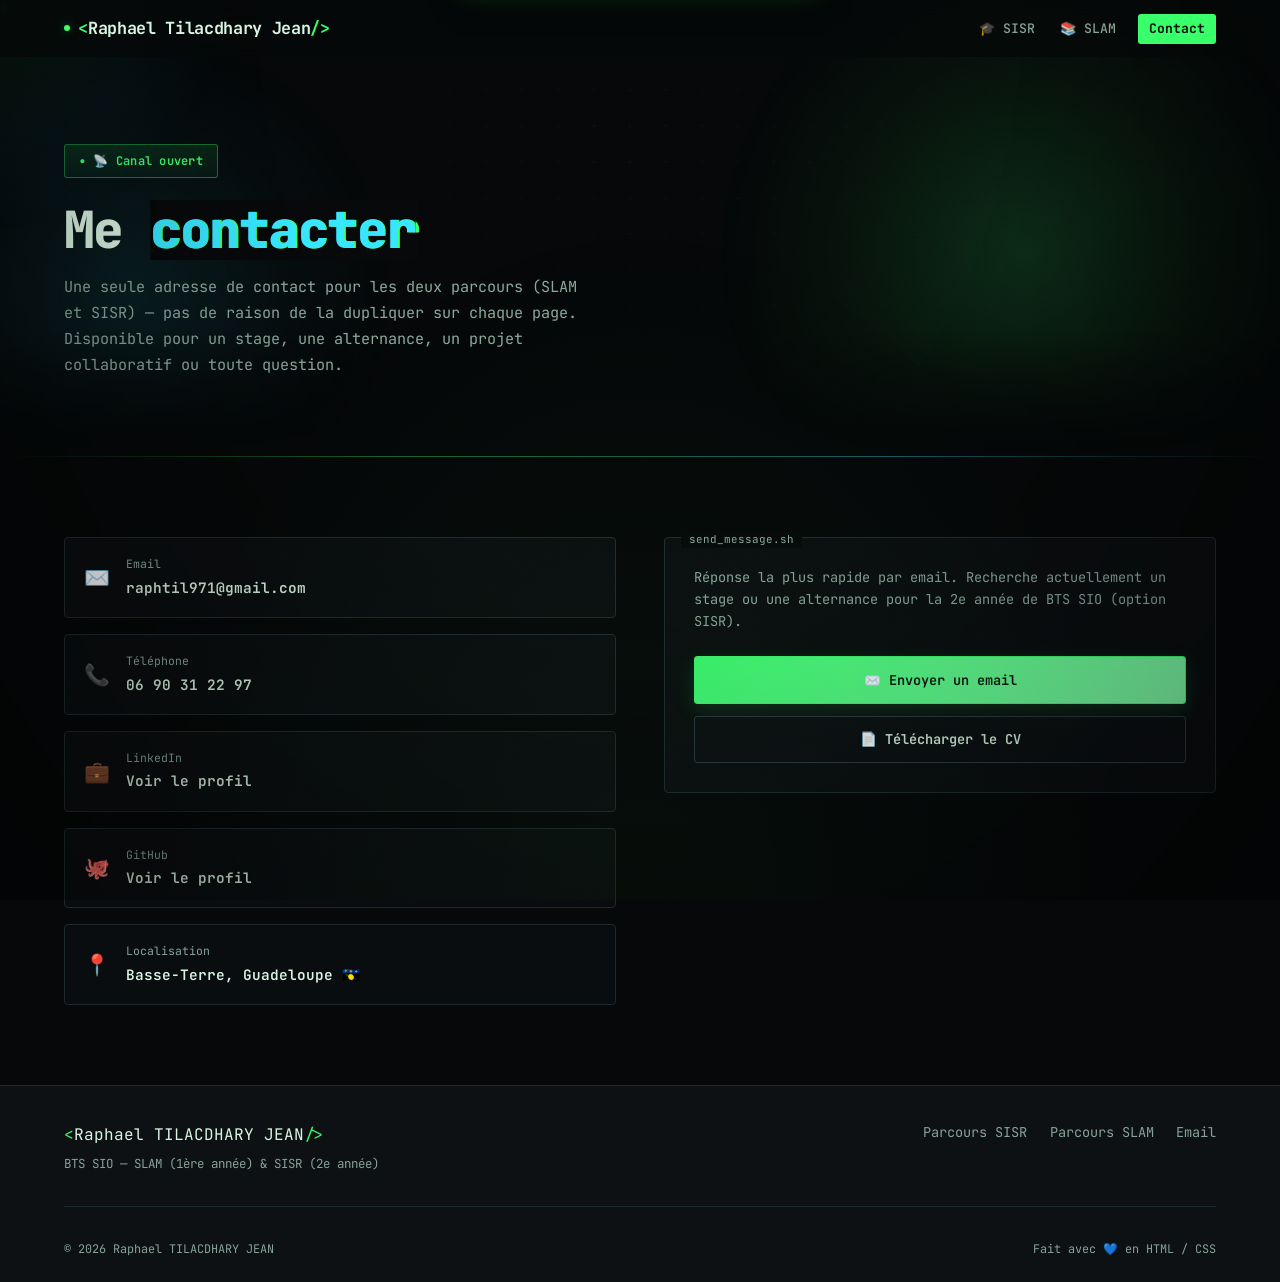
==== commit 97273fb7: "Sécurité du serveur, correctifs front et contenu BTS SIO Sécurité (server.py) - Fichiers sensibles v" ====
--- a/contact/index.html
+++ b/contact/index.html
@@ -5,8 +5,16 @@
   <meta name="viewport" content="width=device-width, initial-scale=1.0" />
   <meta name="description" content="Contact — Raphael TILACDHARY JEAN, étudiant BTS SIO" />
   <title>Contact — Raphael TILACDHARY JEAN</title>
+  <meta name="theme-color" content="#060809" />
+  <meta property="og:type" content="website" />
+  <meta property="og:locale" content="fr_FR" />
+  <meta property="og:title" content="Contact — Raphael TILACDHARY JEAN" />
+  <meta property="og:description" content="Contact — Raphael TILACDHARY JEAN, étudiant BTS SIO" />
+  <!-- Active les animations et écrans de transition (voir style.css) -->
+  <script>document.documentElement.classList.add('js');</script>
   <link rel="icon" href="data:image/svg+xml,%3Csvg xmlns='http://www.w3.org/2000/svg' viewBox='0 0 100 100'%3E%3Crect width='100' height='100' rx='18' fill='%23060809'/%3E%3Ctext x='50' y='68' font-family='monospace' font-size='58' font-weight='700' fill='%2339ff6a' text-anchor='middle'%3E%3E_%3C/text%3E%3C/svg%3E" />
   <link rel="stylesheet" href="../css/style.css" />
+  <script src="../config.js"></script>
 </head>
 <body data-page="contact">
 
--- a/css/style.css
+++ b/css/style.css
@@ -17,13 +17,13 @@
    11. Compétences
    12. Projets
    13. Modal visualiseur de code
-   14. Panneau de configuration
+   14. (retiré — panneau « chemin racine »)
    15. Toast
    16. Référentiel BTS SIO
    17. Cybersécurité
    18. Contact
    19. Footer
-   20. Bouton retour en haut / bouton admin
+   20. Bouton retour en haut
    21. Media queries (responsive)
    22. Accessibilité (reduced motion)
    ===================================================================== */
@@ -31,7 +31,26 @@
 /* =====================================================================
    01. POLICES & TOKENS
    ===================================================================== */
-@import url('https://fonts.googleapis.com/css2?family=JetBrains+Mono:ital,wght@0,100..800;1,100..800&display=swap');
+/* JetBrains Mono auto-hébergée (fonts/, licence OFL) plutôt que chargée
+   depuis Google Fonts : pas de requête tierce qui transmet l'IP de chaque
+   visiteur à Google (RGPD), et plus de @import bloquant en cascade.
+   Police variable : un seul fichier couvre les graisses 100 à 800. */
+@font-face {
+  font-family: 'JetBrains Mono';
+  font-style: normal;
+  font-weight: 100 800;
+  font-display: swap;
+  src: url('../fonts/jetbrains-mono-latin-wght-normal.woff2') format('woff2');
+  unicode-range: U+0000-00FF, U+0131, U+0152-0153, U+02BB-02BC, U+02C6, U+02DA, U+02DC, U+0304, U+0308, U+0329, U+2000-206F, U+20AC, U+2122, U+2191, U+2193, U+2212, U+2215, U+FEFF, U+FFFD;
+}
+@font-face {
+  font-family: 'JetBrains Mono';
+  font-style: normal;
+  font-weight: 100 800;
+  font-display: swap;
+  src: url('../fonts/jetbrains-mono-latin-ext-wght-normal.woff2') format('woff2');
+  unicode-range: U+0100-02BA, U+02BD-02C5, U+02C7-02CC, U+02CE-02D7, U+02DD-02FF, U+1D00-1DBF, U+1E00-1E9F, U+1EF2-1EFF, U+2020, U+20A0-20AB, U+20AD-20C0, U+2113, U+2C60-2C7F, U+A720-A7FF;
+}
 
 :root {
   /* ── Couleurs de base — presque noir, plus de gris-bleu GitHub ── */
@@ -183,17 +202,22 @@
 /* =====================================================================
    05. SÉQUENCE DE BOOT
    ===================================================================== */
+/* Boot, panneau de transition et apparitions au scroll ne sont actifs que
+   si JavaScript tourne (classe .js posée dans le <head> de chaque page) :
+   sans JS — script bloqué, erreur, robot d'indexation — ces écrans opaques
+   restaient affichés par-dessus le site et la page paraissait vide. */
 #bootScreen {
   position: fixed;
   inset: 0;
   z-index: 10000;
   background: #030404;
-  display: flex;
+  display: none;
   align-items: center;
   justify-content: center;
   padding: 2rem;
   transition: opacity 0.5s ease, visibility 0.5s ease;
 }
+.js #bootScreen { display: flex; }
 #bootScreen.hidden { opacity: 0; visibility: hidden; pointer-events: none; }
 .boot-box {
   width: 100%;
@@ -248,7 +272,7 @@
   inset: 0;
   z-index: 10001;
   background: var(--bg);
-  display: flex;
+  display: none;
   align-items: center;
   justify-content: center;
   transform: translateX(0);
@@ -262,6 +286,7 @@
   background: var(--neon);
   box-shadow: 0 0 24px var(--neon-glow);
 }
+.js #pageTransition { display: flex; }
 #pageTransition.leaving { transform: translateX(101%); }
 #pageTransition.hidden  { display: none; }
 .pt-text {
@@ -377,19 +402,6 @@
 }
 .nav-cta::after { display: none; }
 .nav-cta:hover { background: var(--primary-h) !important; box-shadow: var(--glow); }
-.nav-cfg {
-  background: none;
-  border: 1px solid var(--border-2);
-  font-family: var(--font);
-  cursor: pointer;
-  margin-left: 0.4rem;
-  font-size: 0.75rem;
-  color: var(--muted);
-  border-radius: var(--radius-sm);
-  padding: 0.4rem 0.7rem;
-  transition: all var(--trans);
-}
-.nav-cfg:hover { border-color: var(--amber); color: var(--amber) !important; }
 
 .nav-toggle {
   display: none;
@@ -460,7 +472,7 @@
 .btn-block + .btn-block { margin-top: 0.75rem; }
 
 /* Animations apparition au scroll */
-[data-animate] {
+.js [data-animate] {
   opacity: 0;
   transform: translateY(20px);
   transition: opacity 0.5s ease, transform 0.5s ease;
@@ -699,6 +711,25 @@
 .profile-card { /* corner brackets réutilisées plus bas */ }
 .avatar svg { width: 90px; height: 90px; margin: 0 auto 0.5rem; }
 .avatar-hint { font-size: 0.72rem; color: var(--muted); display: block; margin-bottom: 1rem; }
+/* Monogramme (en attendant une photo) — carré néon façon icône de terminal */
+.avatar-monogram {
+  width: 96px; height: 96px;
+  margin: 0 auto 0.85rem;
+  display: flex; align-items: center; justify-content: center;
+  border: 1px solid rgba(57,255,106,0.45);
+  border-radius: var(--radius-lg);
+  background: radial-gradient(circle at 30% 25%, rgba(57,255,106,0.16), rgba(52,229,255,0.05) 60%, transparent);
+  box-shadow: 0 0 28px rgba(57,255,106,0.12), inset 0 0 18px rgba(57,255,106,0.08);
+  font-size: 2.1rem; font-weight: 800; letter-spacing: -0.04em;
+  color: var(--neon);
+  text-shadow: 0 0 18px var(--neon-glow);
+}
+.avatar-photo { width: 120px; height: 120px; object-fit: cover; border-radius: 50%; margin: 0 auto 0.85rem; border: 2px solid var(--neon-dim); }
+/* Variante à colonne gauche plus étroite (page À propos SLAM). Déclarée
+   ici, AVANT les media queries : l'ancien style en ligne l'emportait sur
+   elles et la page restait sur deux colonnes en mobile (débordement de
+   ~120 px à 390 px de large). */
+.about-grid--narrow { grid-template-columns: 300px 1fr; }
 
 .profile-card {
   text-align: left;
@@ -1001,7 +1032,8 @@
   padding: 0.55rem 1rem; border-radius: var(--radius-sm); cursor: pointer;
   border: 1px solid transparent; transition: all var(--trans);
 }
-.cm-dir-item:hover { background: var(--surface-2); border-color: var(--border); }
+.cm-dir-item:hover, .cm-dir-item:focus-visible { background: var(--surface-2); border-color: var(--border); }
+button.cm-dir-item { width: 100%; background: none; font: inherit; color: inherit; text-align: left; }
 .cm-dir-icon { font-size: 1rem; width: 1.4rem; flex-shrink: 0; }
 .cm-dir-name { flex: 1; font-family: var(--font); font-size: 0.85rem; color: var(--text); }
 .cm-dir-size { font-family: var(--font); font-size: 0.72rem; color: var(--muted); }
@@ -1017,48 +1049,6 @@
 .cm-binary-name { font-size: 1rem; font-weight: 700; color: var(--text); }
 .cm-binary-size { font-family: var(--font); font-size: 0.82rem; color: var(--muted); }
 .cm-binary-note { font-size: 0.82rem; color: var(--muted); max-width: 420px; line-height: 1.6; }
-
-/* =====================================================================
-   14. PANNEAU DE CONFIGURATION
-   ===================================================================== */
-.cfg-box {
-  background: var(--surface);
-  border: 1px solid var(--border-2);
-  border-radius: var(--radius-lg);
-  width: 92vw; max-width: 640px;
-  display: flex; flex-direction: column; overflow: hidden;
-  box-shadow: 0 30px 90px rgba(0,0,0,0.8);
-  transform: scale(0.97) translateY(8px);
-  transition: transform 0.22s ease;
-}
-.cm-overlay.active .cfg-box { transform: scale(1) translateY(0); }
-.cfg-body { padding: 1.5rem; display: flex; flex-direction: column; gap: 1rem; }
-.cfg-info {
-  background: rgba(52,229,255,0.06); border: 1px solid rgba(52,229,255,0.25);
-  border-radius: var(--radius); padding: 0.85rem 1rem;
-  font-size: 0.84rem; color: var(--muted); line-height: 1.6;
-}
-.cfg-info strong { color: var(--text); }
-.cfg-example {
-  background: rgba(57,255,106,0.06); border: 1px solid rgba(57,255,106,0.25);
-  border-radius: var(--radius); padding: 0.85rem 1rem;
-  font-size: 0.82rem; color: var(--muted); line-height: 1.6;
-}
-.cfg-example code {
-  background: var(--surface-2); border: 1px solid var(--border-2);
-  padding: 0.1rem 0.4rem; border-radius: 3px;
-  font-family: var(--font); font-size: 0.8rem; color: var(--neon);
-}
-.cfg-label { font-size: 0.82rem; color: var(--muted); font-weight: 500; }
-.cfg-input {
-  width: 100%; background: var(--surface-2); border: 1px solid var(--border-2);
-  border-radius: var(--radius); padding: 0.7rem 1rem;
-  color: var(--text); font-size: 0.86rem; font-family: var(--font);
-  transition: border-color var(--trans);
-}
-.cfg-input:focus { outline: none; border-color: var(--neon); }
-.cfg-current { font-size: 0.72rem; color: var(--muted); font-style: italic; }
-.cfg-actions { display: flex; gap: 0.75rem; flex-wrap: wrap; margin-top: 0.5rem; }
 
 /* =====================================================================
    15. TOAST
@@ -1115,7 +1105,7 @@
 .ref-body h4 { font-size: 0.92rem; margin-bottom: 0.3rem; }
 .ref-body p { font-size: 0.78rem; color: var(--muted); margin-bottom: 0.75rem; }
 .evidences { display: flex; flex-wrap: wrap; gap: 0.4rem; margin-bottom: 0.75rem; }
-.evidences span, .evidences button {
+.evidences span, .evidences button, .evidences a {
   background: var(--surface-2); border: 1px solid var(--border-2); color: var(--muted);
   padding: 0.2rem 0.5rem; border-radius: var(--radius-sm);
   font-family: var(--font); font-size: 0.7rem;
@@ -1123,10 +1113,11 @@
 /* Preuves cliquables : ouvrent le fichier / la page concernée. Un <span>
    reste un <span> (non interactif) quand aucune source fiable n'existe —
    mieux vaut ça qu'un lien mort. */
-.evidences button {
+.evidences button, .evidences a {
   cursor: pointer; transition: all var(--trans);
 }
-.evidences button:hover, .evidences button:focus-visible {
+.evidences button:hover, .evidences button:focus-visible,
+.evidences a:hover, .evidences a:focus-visible {
   border-color: var(--neon); color: var(--neon); background: rgba(57,255,106,0.08);
 }
 .ref-level {
@@ -1137,6 +1128,11 @@
 .partial   { background: rgba(255,180,46,0.1);  color: var(--amber);  border-color: rgba(255,180,46,0.3); }
 .good      { background: rgba(52,229,255,0.1);  color: var(--cyan);   border-color: rgba(52,229,255,0.3); }
 .excellent { background: rgba(57,255,106,0.1);  color: var(--neon);   border-color: rgba(57,255,106,0.3); }
+.upcoming  { background: transparent;           color: var(--muted);  border-color: var(--border-2); border-style: dashed; }
+.ref-legend {
+  display: flex; flex-wrap: wrap; align-items: center; justify-content: center; gap: 0.5rem;
+  font-size: 0.78rem; color: var(--muted); margin: -0.75rem 0 1.5rem; text-align: center;
+}
 
 /* ── Référentiel en accordéon (page dédiée) — une ligne par compétence,
    qui se déplie au clic, plutôt que la grille de cartes utilisée ailleurs
@@ -1151,7 +1147,12 @@
 .ref-row {
   display: flex; align-items: center; gap: 1rem;
   padding: 1rem 1.2rem; cursor: pointer; user-select: none;
-}
+  /* <button> : on neutralise son apparence par défaut */
+  width: 100%; background: none; border: none; color: inherit;
+  font: inherit; text-align: left;
+}
+.ref-row:hover .ref-row-title { color: var(--neon); }
+.ref-row:focus-visible { outline-offset: -2px; }
 .ref-row-title { flex: 1; font-weight: 700; font-size: 0.92rem; }
 .ref-row-chevron { color: var(--muted); transition: transform var(--trans), color var(--trans); flex-shrink: 0; }
 .ref-row-wrap.open .ref-row-chevron { transform: rotate(90deg); color: var(--neon); }
@@ -1262,7 +1263,7 @@
 }
 
 /* =====================================================================
-   20. BOUTON RETOUR EN HAUT / BOUTON ADMIN
+   20. BOUTON RETOUR EN HAUT
    ===================================================================== */
 #toTop {
   position: fixed; bottom: 2rem; right: 2rem;
@@ -1277,23 +1278,6 @@
 #toTop.visible { opacity: 1; pointer-events: all; }
 #toTop:hover { transform: translateY(-3px); }
 
-#adminBtn {
-  position: fixed; bottom: 1.5rem; left: 1.5rem;
-  display: flex; align-items: center; gap: 0.45rem;
-  padding: 0.5rem 0.85rem;
-  background: rgba(10, 13, 15, 0.8);
-  border: 1px solid var(--border-2);
-  border-radius: var(--radius-sm);
-  color: var(--muted);
-  font-family: var(--font); font-size: 0.74rem; font-weight: 500;
-  text-decoration: none; backdrop-filter: blur(8px);
-  opacity: 0; transform: translateY(4px);
-  transition: opacity 0.3s, transform 0.3s, color 0.2s, border-color 0.2s;
-  z-index: 99; pointer-events: none;
-}
-#adminBtn:hover { color: var(--neon); border-color: var(--neon); }
-#adminBtn.visible { opacity: 1; pointer-events: all; transform: translateY(0); }
-.admin-btn-label { letter-spacing: 0.02em; }
 
 /* =====================================================================
    20bis. BANNIÈRE DE MISE À JOUR AUTOMATIQUE
@@ -1329,6 +1313,14 @@
   flex-shrink: 0;
 }
 @keyframes spin { to { transform: rotate(360deg); } }
+/* Version « en ligne » de la bannière : le visiteur choisit de recharger */
+.update-reload {
+  background: var(--neon); color: #04140a; border: none;
+  border-radius: var(--radius-sm); padding: 0.3rem 0.8rem;
+  font-family: var(--font); font-size: 0.78rem; font-weight: 700;
+  cursor: pointer;
+}
+.update-reload:hover { background: var(--primary-h); }
 
 /* =====================================================================
    20ter. CV GRAPHIQUE (page SISR)
@@ -1528,7 +1520,6 @@
   .nav-links.open { display: flex; }
   .nav-link { width: 100%; display: block; }
   .nav-cta  { margin-left: 0; }
-  .nav-cfg  { width: 100%; text-align: left; }
 
   .section { padding: 3rem 0; }
   .section-head h2 { font-size: 1.6rem; }
@@ -1582,8 +1573,6 @@
   .cm-header  { flex-wrap: wrap; gap: 0.5rem; }
   .cm-actions { flex-wrap: wrap; gap: 0.35rem; }
 
-  .cfg-box { width: 96vw; margin: 1rem auto; }
-
   .footer-top    { flex-direction: column; gap: 1.5rem; align-items: flex-start; }
   .footer-nav    { flex-wrap: wrap; gap: 0.5rem 1rem; }
   .footer-bottom { flex-direction: column; gap: 0.5rem; text-align: center; }
@@ -1674,7 +1663,7 @@
   #bootScreen { display: none !important; }
   .gradient-text.glitch::before, .gradient-text.glitch::after { animation: none; display: none; }
   .hero-card::after { animation: none; }
-  [data-animate] { transition: none; opacity: 1; transform: none; }
+  .js [data-animate] { transition: none; opacity: 1; transform: none; }
   .scroll-arrow, .cursor, .nav-logo::before, .hero-badge::before { animation: none; }
   * { animation-duration: 0.01ms !important; transition-duration: 0.01ms !important; }
 }
@@ -1980,8 +1969,8 @@
 /* Le soulignement du lien actif existe déjà (§06) : on ne le
    repositionne pas, on lui donne juste le dégradé au lieu du vert plat. */
 .nav-link::after { background: var(--gradient-aurora); }
-/* Le bouton Contact et l'engrenage gardent leur propre traitement */
-.nav-cta::after, .nav-cfg::after { display: none; }
+/* Le bouton Contact garde son propre traitement */
+.nav-cta::after { display: none; }
 
 /* =====================================================================
    30. RESPONSIVE DES NOUVEAUTÉS
@@ -2033,3 +2022,225 @@
   -webkit-mask-image: linear-gradient(to bottom, #000 72%, transparent 100%);
   mask-image: linear-gradient(to bottom, #000 72%, transparent 100%);
 }
+
+/* =====================================================================
+   33. PAGE SISR — STAGE & TABLEAU DE SYNTHÈSE
+   ---------------------------------------------------------------------
+   Fiche du stage (faits clés + contexte), quatre missions, carte du
+   rapport téléchargeable (alimentée par config.json), puis le tableau
+   de synthèse Bloc 1 au format de l'épreuve et le Bloc 2 SISR.
+   ===================================================================== */
+.sr-only {
+  position: absolute; width: 1px; height: 1px; padding: 0; margin: -1px;
+  overflow: hidden; clip: rect(0 0 0 0); white-space: nowrap; border: 0;
+}
+
+.stage-top { display: grid; grid-template-columns: 340px 1fr; gap: 2.5rem; align-items: start; margin-bottom: 2.5rem; }
+.stage-facts { background: var(--bg-2); }
+.stage-facts::before { content: 'cat stage.conf'; }
+.stage-context p { color: var(--muted); font-size: 0.92rem; margin-bottom: 1rem; }
+.stage-context p strong { color: var(--text); }
+.stage-thread {
+  position: relative;
+  margin-top: 1.5rem;
+  padding: 1.1rem 1.25rem 1.1rem 1.4rem;
+  border: 1px solid rgba(52,229,255,0.28);
+  border-left: 2px solid var(--cyan);
+  border-radius: var(--radius);
+  background: linear-gradient(90deg, rgba(52,229,255,0.07), transparent 70%);
+}
+.stage-thread-label {
+  display: block; margin-bottom: 0.4rem;
+  font-size: 0.7rem; text-transform: uppercase; letter-spacing: 0.08em; color: var(--cyan);
+}
+.stage-thread p { margin: 0; color: var(--text); font-size: 0.88rem; }
+
+.mission-grid { display: grid; grid-template-columns: repeat(2, 1fr); gap: 1.25rem; margin-bottom: 2rem; }
+.mission-card {
+  background: var(--bg-2); border: 1px solid var(--border); border-radius: var(--radius);
+  padding: 1.4rem; display: flex; flex-direction: column; gap: 0.7rem;
+  transition: border-color var(--trans), transform var(--trans-slow), box-shadow var(--trans-slow);
+}
+.mission-card:hover {
+  border-color: rgba(57,255,106,0.35);
+  transform: translateY(-3px);
+  box-shadow: 0 14px 34px rgba(0,0,0,0.45), 0 0 0 1px rgba(57,255,106,0.10);
+}
+.mission-num { font-size: 0.7rem; color: var(--neon); letter-spacing: 0.06em; }
+.mission-card h3 { font-size: 1rem; }
+.mission-card p { color: var(--muted); font-size: 0.85rem; flex: 1; }
+.mission-card p strong { color: var(--text); }
+.mission-card .cy-tags { margin-bottom: 0; }
+.mission-card .cy-tags span {
+  background: rgba(57,255,106,0.07); border-color: rgba(57,255,106,0.25); color: var(--neon);
+}
+
+.rapport-card {
+  display: flex; align-items: center; gap: 1.25rem; flex-wrap: wrap;
+  padding: 1.25rem 1.4rem;
+  border: 1px dashed rgba(57,255,106,0.4); border-radius: var(--radius);
+  background: rgba(57,255,106,0.035);
+}
+.rapport-icon { font-size: 1.8rem; line-height: 1; }
+.rapport-body { flex: 1; min-width: 220px; }
+.rapport-body strong { display: block; font-size: 0.95rem; }
+.rapport-body p { color: var(--muted); font-size: 0.82rem; margin-top: 0.2rem; }
+.rapport-actions { display: flex; align-items: center; gap: 1rem; }
+.rapport-meta { font-size: 0.74rem; color: var(--muted); }
+
+/* ── Tableau de synthèse ── */
+.synthese {
+  border: 1px solid var(--border-2); border-radius: var(--radius-lg);
+  overflow: hidden; background: var(--surface); box-shadow: var(--shadow);
+  margin-bottom: 3rem;
+}
+.synthese-head {
+  display: flex; align-items: center; gap: 0.5rem;
+  padding: 0.7rem 1rem; background: var(--surface-2); border-bottom: 1px solid var(--border);
+}
+.synthese-title { font-size: 0.78rem; color: var(--muted); margin-left: 0.5rem; }
+/* position: relative → les .sr-only (absolus) du tableau restent dans ce
+   cadre de défilement ; sinon, sans transform sur un ancêtre (animations
+   réduites, JS désactivé), ils en sortaient et élargissaient la page. */
+.synthese-scroll { overflow-x: auto; position: relative; }
+.synthese-scroll:focus-visible { outline-offset: -2px; }
+.synthese-table { width: 100%; border-collapse: collapse; min-width: 720px; font-size: 0.82rem; }
+.synthese-table th, .synthese-table td { padding: 0.8rem 0.9rem; border-bottom: 1px solid var(--border); }
+.synthese-table tbody tr:last-child th, .synthese-table tbody tr:last-child td { border-bottom: none; }
+.synthese-table thead th {
+  font-size: 0.78rem; color: var(--cyan); font-weight: 700; text-align: center;
+  background: var(--bg-2); white-space: nowrap; cursor: help;
+}
+.synthese-table thead th:first-child { text-align: left; color: var(--muted); cursor: default; }
+.synthese-table thead th span {
+  display: block; font-size: 0.64rem; font-weight: 500; color: var(--muted);
+  text-transform: uppercase; letter-spacing: 0.04em; margin-top: 0.1rem;
+}
+.synthese-table tbody th { text-align: left; font-weight: 400; }
+.syn-title { display: block; color: var(--text); font-weight: 600; }
+.syn-ctx { display: block; color: var(--muted); font-size: 0.72rem; margin-top: 0.1rem; }
+.synthese-table td { text-align: center; width: 9%; }
+.syn-yes { color: var(--neon); text-shadow: 0 0 10px var(--neon-glow); font-size: 0.9rem; }
+.synthese-table tbody tr { transition: background var(--trans); }
+.synthese-table tbody tr:hover { background: rgba(57,255,106,0.04); }
+
+.subsection-title {
+  font-size: 1rem; font-weight: 700; margin-bottom: 1rem;
+  display: flex; align-items: center; gap: 0.6rem;
+}
+.subsection-title::before { content: '//'; color: var(--neon); }
+.next-steps {
+  display: flex; align-items: center; gap: 0.5rem 1rem; flex-wrap: wrap;
+  margin-top: 1.75rem; padding-top: 1.5rem; border-top: 1px solid var(--border);
+}
+.next-steps-label { font-size: 0.72rem; text-transform: uppercase; letter-spacing: 0.08em; color: var(--muted); }
+.next-steps .tags { margin-top: 0; }
+
+@media (max-width: 900px) {
+  .stage-top { grid-template-columns: 1fr; gap: 1.75rem; }
+}
+@media (max-width: 768px) {
+  .mission-grid { grid-template-columns: 1fr; }
+  .mission-card { padding: 1.15rem; }
+  .rapport-actions { width: 100%; justify-content: space-between; }
+  .synthese-table { font-size: 0.78rem; }
+}
+/* Petit écran : le tableau devient une liste — une carte par réalisation,
+   avec en badges les seules compétences mobilisées (data-comp). */
+@media (max-width: 640px) {
+  .synthese-table { min-width: 0; }
+  .synthese-table thead {
+    position: absolute; width: 1px; height: 1px; overflow: hidden; clip: rect(0 0 0 0);
+  }
+  .synthese-table, .synthese-table tbody { display: block; }
+  .synthese-table tbody tr {
+    display: flex; flex-wrap: wrap; gap: 0.4rem;
+    padding: 0.9rem 1rem; border-bottom: 1px solid var(--border);
+  }
+  .synthese-table tbody tr:last-child { border-bottom: none; }
+  .synthese-table tbody th { display: block; width: 100%; padding: 0 0 0.35rem; border: none; }
+  .synthese-table td { display: none; }
+  .synthese-table td.syn-yes {
+    display: inline-block; width: auto; padding: 0.12rem 0.5rem; border: 1px solid rgba(57,255,106,0.3);
+    border-radius: var(--radius-sm); background: rgba(57,255,106,0.07);
+    font-size: 0.7rem; font-weight: 700; text-shadow: none;
+  }
+  .synthese-table td.syn-yes::before { content: attr(data-comp); }
+  .synthese-table td.syn-yes > [aria-hidden] { display: none; }
+}
+@media (prefers-reduced-motion: reduce) {
+  .mission-card:hover { transform: none; }
+}
+
+.cv-footer-actions { display: flex; gap: 0.75rem; flex-wrap: wrap; }
+@media (max-width: 768px) {
+  .cv-footer-actions { flex-direction: column; }
+  .cv-footer-actions .btn { justify-content: center; }
+}
+
+/* =====================================================================
+   34. PAGE 404
+   ===================================================================== */
+.notfound {
+  min-height: 100vh; display: flex; align-items: center; justify-content: center;
+  padding: 2rem 1rem; position: relative; z-index: 1;
+}
+.notfound-term {
+  width: 100%; max-width: 640px;
+  background: var(--surface); border: 1px solid var(--border-2);
+  border-radius: var(--radius-lg); overflow: hidden; box-shadow: var(--shadow);
+}
+.notfound-body { padding: 1.6rem; font-size: 0.88rem; }
+.notfound-body p { margin-bottom: 0.4rem; word-break: break-word; }
+.notfound-prompt { color: var(--neon); }
+.notfound-err { color: var(--danger); }
+.notfound-code {
+  font-size: clamp(3.5rem, 14vw, 6rem); font-weight: 800; line-height: 1.1;
+  margin: 1.2rem 0 0.4rem !important;
+  background: var(--gradient-aurora); background-size: 260% 100%;
+  -webkit-background-clip: text; background-clip: text;
+  -webkit-text-fill-color: transparent; color: transparent;
+  animation: auroraShift 11s ease-in-out infinite;
+}
+.notfound-hint { color: var(--muted); margin-bottom: 1.2rem !important; }
+.notfound-links { display: flex; gap: 0.75rem; flex-wrap: wrap; }
+@media (max-width: 480px) {
+  .notfound-links { flex-direction: column; }
+  .notfound-links .btn { justify-content: center; }
+}
+
+/* =====================================================================
+   35. IMPRESSION
+   ---------------------------------------------------------------------
+   Fond blanc, texte sombre, décor masqué. Sur la page SISR, seul le CV
+   est imprimé (bouton « Imprimer / PDF ») : une page propre, sans
+   l'habillage terminal, lisible par un recruteur ou un jury.
+   ===================================================================== */
+@media print {
+  @page { margin: 12mm; }
+  html, body { background: #fff !important; }
+  body::before, body::after,
+  #matrixCanvas, #bootScreen, #pageTransition, #updateBanner, #progress-bar,
+  #navbar, #toTop, #cursorGlow, #toast, .footer, .scroll-arrow, .hero-bg,
+  .cm-overlay, .filters { display: none !important; }
+  * {
+    color: #111 !important; -webkit-text-fill-color: #111 !important;
+    text-shadow: none !important; box-shadow: none !important;
+    animation: none !important; transition: none !important;
+  }
+  [data-animate] { opacity: 1 !important; transform: none !important; }
+  .section, .section-alt, .hero { background: none !important; padding: 1rem 0 !important; min-height: 0 !important; }
+  a { text-decoration: none; }
+
+  body[data-page="sisr"] section:not(#cv) { display: none !important; }
+  body[data-page="sisr"] #cv .section-head,
+  .cv-card-header, .cv-footer { display: none !important; }
+  .cv-card { border: none !important; background: none !important; }
+  .cv-body { padding: 0 !important; }
+  .cv-role, .cv-section-title, .cv-timeline-date { color: #0a6b2c !important; -webkit-text-fill-color: #0a6b2c !important; }
+  .cv-section-title::before { color: #999 !important; -webkit-text-fill-color: #999 !important; }
+  .cv-timeline-item { border-left-color: #ccc !important; }
+  .cv-timeline-item::before { background: #0a6b2c !important; }
+  .tag { background: none !important; border-color: #bbb !important; }
+  .cv-section, .cv-timeline-item { break-inside: avoid; }
+}
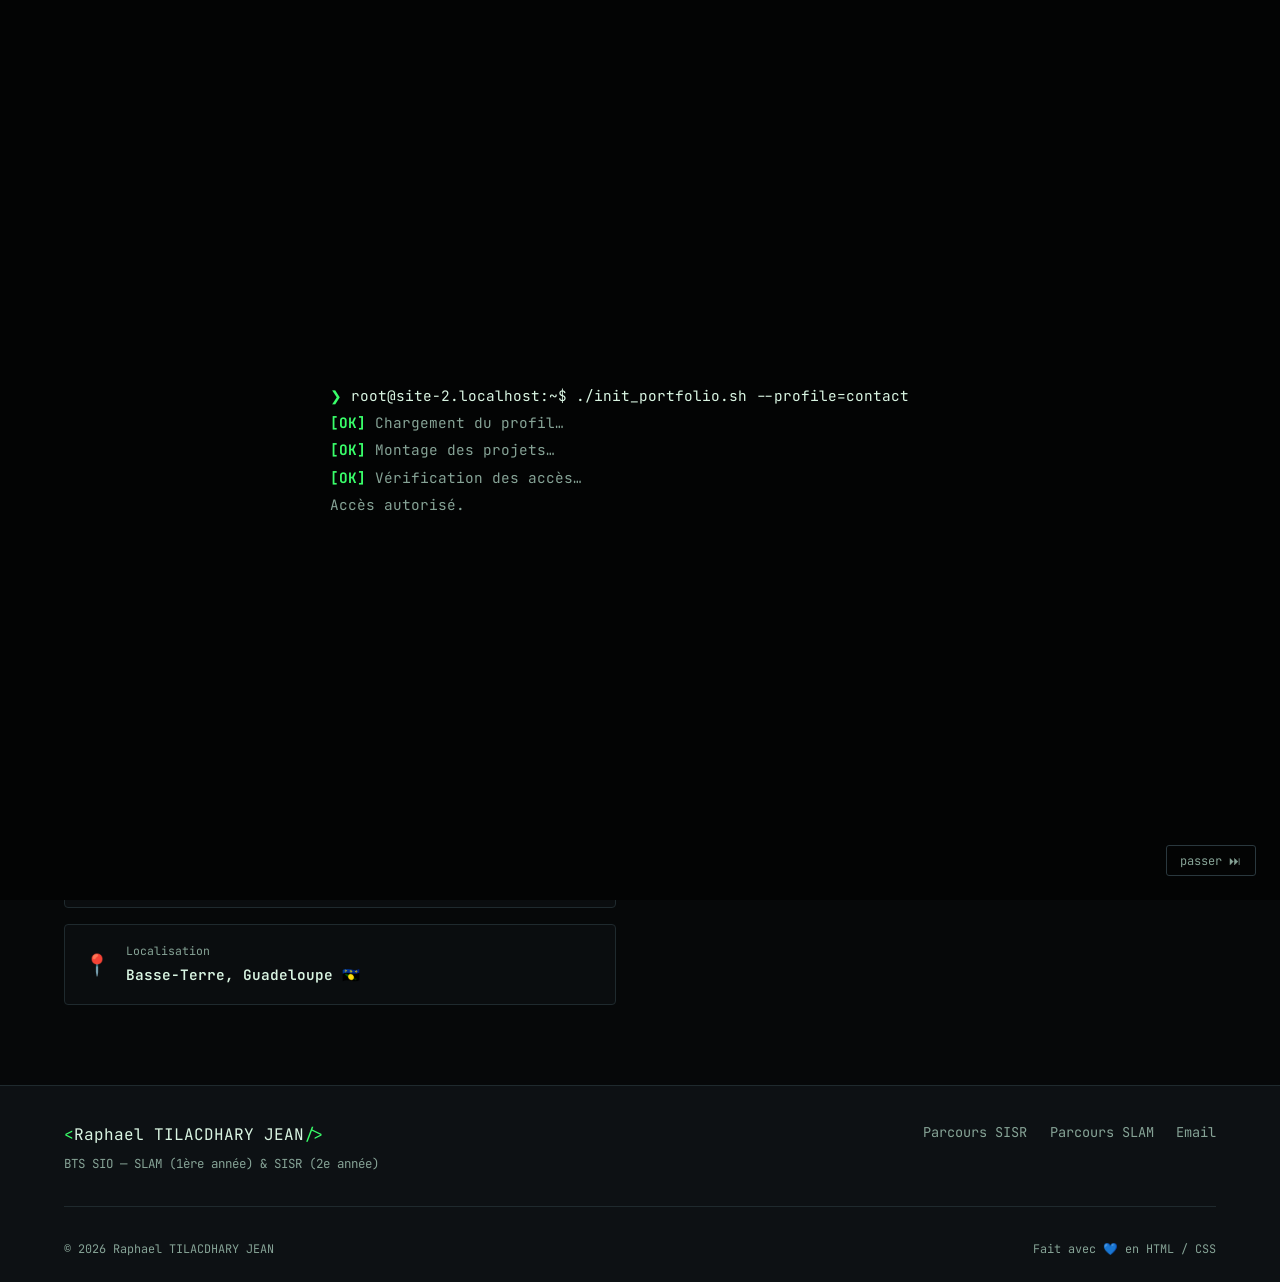
==== commit 96dcb6d5: "Correctifs issus de la recette multi-pages - Adresse d'exemple (votre@email.tld) de la config n'écra" ====
--- a/contact/index.html
+++ b/contact/index.html
@@ -55,7 +55,7 @@
       <ul class="nav-links" id="navLinks">
         <li><a href="../sisr/" class="nav-link" title="Parcours 2e année (SISR)">🎓 SISR</a></li>
         <li><a href="../slam/" class="nav-link" title="Parcours 1ère année (SLAM)">📚 SLAM</a></li>
-        <li><a href="#" class="nav-link nav-cta active">Contact</a></li>
+        <li><a href="#contact-hero" class="nav-link nav-cta active" aria-current="page">Contact</a></li>
       </ul>
     </div>
   </nav>
--- a/css/style.css
+++ b/css/style.css
@@ -350,6 +350,7 @@
 .nav-logo {
   font-size: 1.05rem;
   font-weight: 700;
+  white-space: nowrap;
   color: var(--text) !important;
   letter-spacing: -0.02em;
   position: relative;
@@ -959,10 +960,10 @@
   backdrop-filter: blur(6px);
   z-index: 500;
   display: flex; align-items: center; justify-content: center;
-  opacity: 0; pointer-events: none;
-  transition: opacity 0.2s ease;
-}
-.cm-overlay.active { opacity: 1; pointer-events: all; }
+  opacity: 0; pointer-events: none; visibility: hidden;
+  transition: opacity 0.2s ease, visibility 0s linear 0.2s;
+}
+.cm-overlay.active { opacity: 1; pointer-events: all; visibility: visible; transition: opacity 0.2s ease, visibility 0s; }
 .cm-box {
   background: var(--bg-2);
   border: 1px solid var(--border-2);
@@ -996,6 +997,7 @@
   font-size: 0.68rem; font-weight: 700;
   white-space: nowrap; text-transform: uppercase; letter-spacing: 0.04em;
 }
+.cm-badge:empty { display: none; }
 .cm-meta { font-family: var(--font); font-size: 0.74rem; color: var(--muted); white-space: nowrap; }
 .cm-actions { display: flex; gap: 0.5rem; flex-shrink: 0; }
 .cm-btn {
@@ -1156,8 +1158,16 @@
 .ref-row-title { flex: 1; font-weight: 700; font-size: 0.92rem; }
 .ref-row-chevron { color: var(--muted); transition: transform var(--trans), color var(--trans); flex-shrink: 0; }
 .ref-row-wrap.open .ref-row-chevron { transform: rotate(90deg); color: var(--neon); }
-.ref-row-details { max-height: 0; overflow: hidden; transition: max-height 0.35s ease; }
-.ref-row-wrap.open .ref-row-details { max-height: 320px; }
+/* visibility en plus de max-height : fermé, le contenu (liens, boutons de
+   preuves) sort aussi de l'ordre de tabulation et des lecteurs d'écran. */
+.ref-row-details {
+  max-height: 0; overflow: hidden; visibility: hidden;
+  transition: max-height 0.35s ease, visibility 0s linear 0.35s;
+}
+.ref-row-wrap.open .ref-row-details {
+  max-height: 320px; visibility: visible;
+  transition: max-height 0.35s ease, visibility 0s;
+}
 .ref-row-details-inner { padding: 0 1.2rem 1.2rem 4.35rem; }
 .ref-row-details-inner p { font-size: 0.85rem; color: var(--muted); margin-bottom: 0.75rem; }
 
@@ -1303,7 +1313,8 @@
   box-shadow: 0 10px 30px rgba(0,0,0,0.5), 0 0 24px var(--neon-glow);
   transition: transform 0.4s cubic-bezier(.34,1.56,.64,1);
 }
-#updateBanner.show { transform: translate(-50%, 0); }
+#updateBanner { visibility: hidden; }
+#updateBanner.show { transform: translate(-50%, 0); visibility: visible; }
 #updateBanner .spin {
   width: 13px; height: 13px;
   border: 2px solid var(--border-2);
@@ -1485,7 +1496,7 @@
 .hub-menu-item:hover { background: var(--surface-2); padding-left: 1.75rem; }
 .hub-menu-item:hover .hub-menu-arrow { transform: translateX(4px); opacity: 1; }
 .hub-menu-num {
-  font-family: var(--font); font-size: 0.72rem; color: var(--border-2);
+  font-family: var(--font); font-size: 0.72rem; color: #5b7569;
   width: 1.6rem; flex-shrink: 0;
 }
 .hub-menu-icon {
@@ -1510,7 +1521,10 @@
   .cyber-grid    { grid-template-columns: repeat(2, 1fr); }
 }
 
-@media (max-width: 768px) {
+/* Menu hamburger jusqu'à 1080px (et plus seulement 768px) : entre 769 et
+   ~1015px, les 7 liens des pages SLAM ne tenaient pas sur une ligne — le
+   logo passait sur deux lignes et la barre doublait de hauteur. */
+@media (max-width: 1080px) {
   .nav-toggle { display: flex; }
   .nav-links {
     position: absolute; top: 100%; left: 0; right: 0;
@@ -1520,7 +1534,9 @@
   .nav-links.open { display: flex; }
   .nav-link { width: 100%; display: block; }
   .nav-cta  { margin-left: 0; }
-
+}
+
+@media (max-width: 768px) {
   .section { padding: 3rem 0; }
   .section-head h2 { font-size: 1.6rem; }
   .section-sub { font-size: 0.88rem; }
